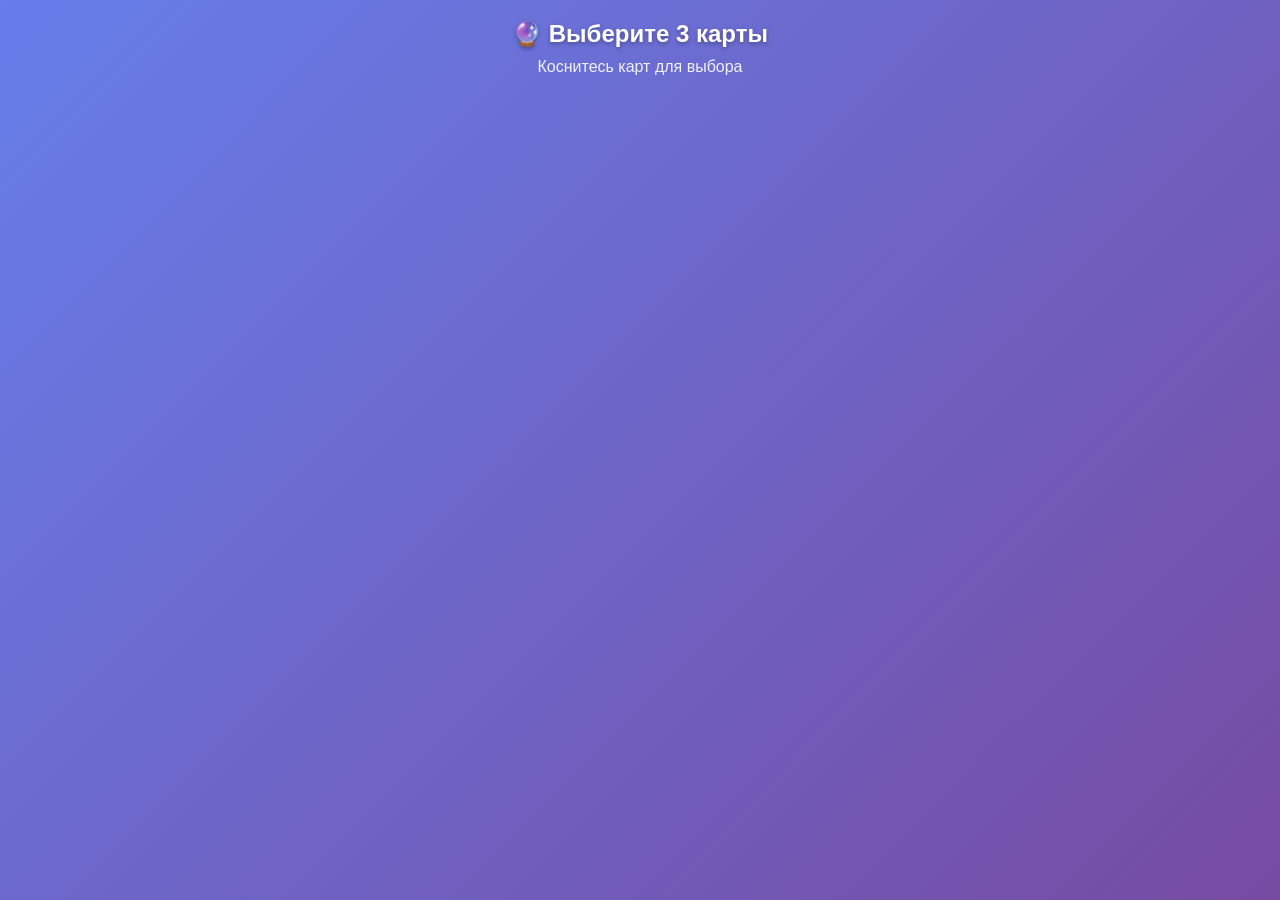
==== index.html @ fe4aa358 "Add files via upload" ====
<!DOCTYPE html>
<html lang="ru">
<head>
    <meta charset="UTF-8">
    <meta name="viewport" content="width=device-width, initial-scale=1.0">
    <title>Выбор карт Таро</title>
    <link rel="stylesheet" href="static/style.css">
    <script src="https://telegram.org/js/telegram-web-app.js"></script>
</head>
<body>
    <div class="container">
        <div class="header">
            <h1>🔮 Выберите 3 карты</h1>
            <p>Коснитесь карт для выбора</p>
        </div>
        
        <div class="cards-grid" id="cardsGrid">
            <!-- Cards will be generated by JavaScript -->
        </div>
        
        <div class="selected-info" id="selectedInfo" style="display: none;">
            <p>Выбрано карт: <span id="selectedCount">0</span>/3</p>
        </div>
        
        <div class="continue-section" id="continueSection" style="display: none;">
            <button class="continue-btn" id="continueBtn">Продолжить</button>
        </div>
    </div>

    <script>
        // Initialize Telegram WebApp
        const tg = window.Telegram.WebApp;
        tg.ready();
        tg.expand();

        // Card data
        const cards = [
            { slug: "the-fool", name: "Дурак", image: "the-fool.jpg" },
            { slug: "the-magician", name: "Маг", image: "the-magician.jpg" },
            { slug: "the-high-priestess", name: "Верховная Жрица", image: "the-high-priestess.jpg" },
            { slug: "the-empress", name: "Императрица", image: "the-empress.jpg" },
            { slug: "the-emperor", name: "Император", image: "the-emperor.jpg" },
            { slug: "the-lovers", name: "Влюбленные", image: "the-lovers.jpg" },
            { slug: "justice", name: "Справедливость", image: "justice.jpg" },
            { slug: "the-hermit", name: "Отшельник", image: "the-hermit.jpg" },
            { slug: "the-world", name: "Мир", image: "the-world.jpg" },
            { slug: "wheel-of-fortune", name: "Колесо Фортуны", image: "wheel-of-fortune.jpg" },
            { slug: "queen-of-pentacles", name: "Королева Пентаклей", image: "queen-of-pentacles.jpg" },
            { slug: "six-of-swords", name: "6 Мечей", image: "six-of-swords.jpg" }
        ];

        let selectedCards = [];
        const maxCards = 3;

        // Generate cards grid
        function generateCardsGrid() {
            const grid = document.getElementById('cardsGrid');
            grid.innerHTML = '';

            cards.forEach((card, index) => {
                const cardElement = document.createElement('div');
                cardElement.className = 'card';
                cardElement.dataset.slug = card.slug;
                cardElement.dataset.index = index;
                
                cardElement.innerHTML = `
                    <div class="card-back">
                        <div class="card-pattern"></div>
                    </div>
                    <div class="card-front" style="display: none;">
                        <img src="static/cards/${card.image}" alt="${card.name}" onerror="this.style.display='none'">
                        <div class="card-name">${card.name}</div>
                    </div>
                `;
                
                cardElement.addEventListener('click', () => toggleCard(cardElement, card));
                grid.appendChild(cardElement);
            });
        }

        // Toggle card selection
        function toggleCard(cardElement, card) {
            const isSelected = cardElement.classList.contains('selected');
            
            if (isSelected) {
                // Deselect card
                cardElement.classList.remove('selected');
                selectedCards = selectedCards.filter(c => c.slug !== card.slug);
            } else {
                // Check if we can select more cards
                if (selectedCards.length >= maxCards) {
                    return; // Can't select more cards
                }
                
                // Select card
                cardElement.classList.add('selected');
                selectedCards.push({
                    slug: card.slug,
                    reversed: false
                });
            }
            
            updateUI();
        }

        // Update UI based on selection
        function updateUI() {
            const selectedCount = selectedCards.length;
            const selectedInfo = document.getElementById('selectedInfo');
            const continueSection = document.getElementById('continueSection');
            const continueBtn = document.getElementById('continueBtn');
            const selectedCountSpan = document.getElementById('selectedCount');
            
            selectedCountSpan.textContent = selectedCount;
            
            if (selectedCount > 0) {
                selectedInfo.style.display = 'block';
            } else {
                selectedInfo.style.display = 'none';
            }
            
            if (selectedCount === maxCards) {
                continueSection.style.display = 'block';
            } else {
                continueSection.style.display = 'none';
            }
        }

        // Continue button handler
        document.getElementById('continueBtn').addEventListener('click', () => {
            if (selectedCards.length === maxCards) {
                // Send data to Telegram
                const data = {
                    cards: selectedCards
                };
                
                tg.sendData(JSON.stringify(data));
                tg.close();
            }
        });

        // Initialize the app
        generateCardsGrid();
    </script>
</body>
</html>
---- static/style.css ----
* {
    margin: 0;
    padding: 0;
    box-sizing: border-box;
}

body {
    font-family: -apple-system, BlinkMacSystemFont, 'Segoe UI', Roboto, sans-serif;
    background: linear-gradient(135deg, #667eea 0%, #764ba2 100%);
    min-height: 100vh;
    color: #333;
}

.container {
    max-width: 400px;
    margin: 0 auto;
    padding: 20px;
    min-height: 100vh;
    display: flex;
    flex-direction: column;
}

.header {
    text-align: center;
    margin-bottom: 30px;
    color: white;
}

.header h1 {
    font-size: 24px;
    margin-bottom: 10px;
    text-shadow: 0 2px 4px rgba(0,0,0,0.3);
}

.header p {
    font-size: 16px;
    opacity: 0.9;
}

.cards-grid {
    display: grid;
    grid-template-columns: repeat(2, 1fr);
    gap: 15px;
    margin-bottom: 20px;
    flex: 1;
}

.card {
    aspect-ratio: 2/3;
    position: relative;
    cursor: pointer;
    border-radius: 12px;
    overflow: hidden;
    box-shadow: 0 4px 12px rgba(0,0,0,0.2);
    transition: all 0.3s ease;
    transform-style: preserve-3d;
}

.card:hover {
    transform: translateY(-2px);
    box-shadow: 0 6px 20px rgba(0,0,0,0.3);
}

.card.selected {
    transform: scale(1.05);
    box-shadow: 0 8px 25px rgba(255,215,0,0.4);
    border: 3px solid #FFD700;
}

.card-back, .card-front {
    position: absolute;
    top: 0;
    left: 0;
    width: 100%;
    height: 100%;
    backface-visibility: hidden;
    border-radius: 12px;
}

.card-back {
    background: linear-gradient(135deg, #8B5CF6 0%, #A855F7 50%, #C084FC 100%);
    display: flex;
    align-items: center;
    justify-content: center;
}

.card-pattern {
    width: 80%;
    height: 80%;
    background: url('data:image/svg+xml,<svg xmlns="http://www.w3.org/2000/svg" viewBox="0 0 100 100"><circle cx="50" cy="50" r="40" fill="none" stroke="rgba(255,255,255,0.3)" stroke-width="2"/><circle cx="50" cy="50" r="25" fill="none" stroke="rgba(255,255,255,0.2)" stroke-width="1"/><circle cx="50" cy="50" r="10" fill="rgba(255,255,255,0.1)"/></svg>') center/contain no-repeat;
}

.card-front {
    background: white;
    display: flex;
    flex-direction: column;
    align-items: center;
    justify-content: center;
    padding: 10px;
}

.card-front img {
    width: 100%;
    height: 80%;
    object-fit: cover;
    border-radius: 8px;
    margin-bottom: 8px;
}

.card-name {
    font-size: 12px;
    font-weight: 600;
    text-align: center;
    color: #333;
    line-height: 1.2;
}

.selected-info {
    text-align: center;
    color: white;
    margin-bottom: 20px;
    font-size: 16px;
    font-weight: 500;
}

.continue-section {
    text-align: center;
}

.continue-btn {
    background: linear-gradient(135deg, #FFD700 0%, #FFA500 100%);
    color: #333;
    border: none;
    padding: 15px 30px;
    font-size: 18px;
    font-weight: 600;
    border-radius: 25px;
    cursor: pointer;
    box-shadow: 0 4px 15px rgba(255,215,0,0.3);
    transition: all 0.3s ease;
    min-width: 200px;
}

.continue-btn:hover {
    transform: translateY(-2px);
    box-shadow: 0 6px 20px rgba(255,215,0,0.4);
}

.continue-btn:active {
    transform: translateY(0);
}

/* Animation for card flip */
.card.selected .card-back {
    transform: rotateY(180deg);
}

.card.selected .card-front {
    transform: rotateY(0deg);
    display: flex;
}

/* Responsive design */
@media (max-width: 480px) {
    .container {
        padding: 15px;
    }
    
    .header h1 {
        font-size: 20px;
    }
    
    .cards-grid {
        gap: 12px;
    }
    
    .continue-btn {
        padding: 12px 25px;
        font-size: 16px;
        min-width: 180px;
    }
}
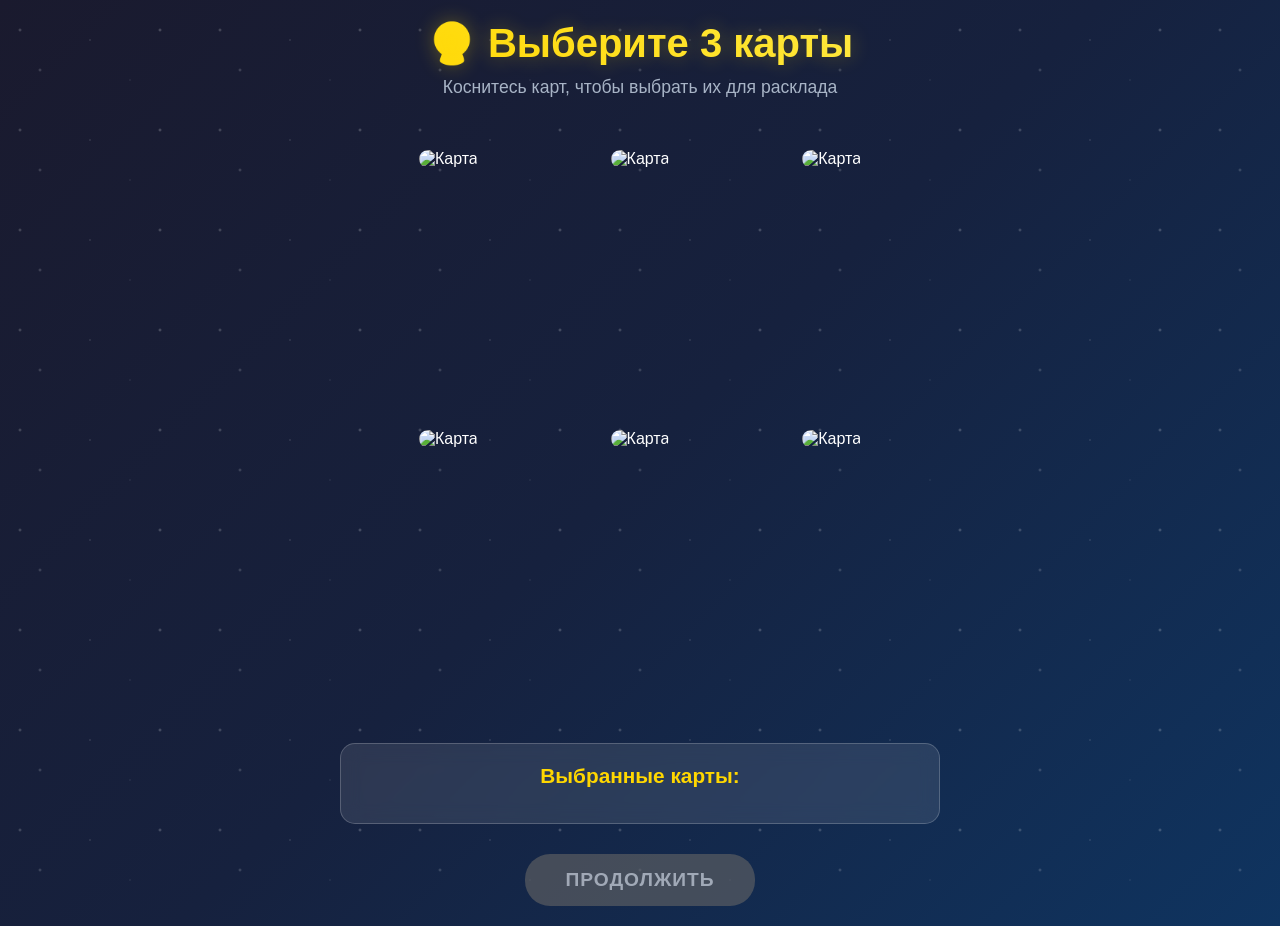
==== commit 44d9cdf4: "Add files via upload" ====
--- a/index.html
+++ b/index.html
@@ -3,144 +3,50 @@
 <head>
     <meta charset="UTF-8">
     <meta name="viewport" content="width=device-width, initial-scale=1.0">
-    <title>Выбор карт Таро</title>
-    <link rel="stylesheet" href="static/style.css">
+    <title>🔮 Выберите 3 карты для расклада</title>
+    <link rel="stylesheet" href="static/css/style.css">
     <script src="https://telegram.org/js/telegram-web-app.js"></script>
 </head>
 <body>
     <div class="container">
-        <div class="header">
+        <header>
             <h1>🔮 Выберите 3 карты</h1>
-            <p>Коснитесь карт для выбора</p>
+            <p>Коснитесь карт, чтобы выбрать их для расклада</p>
+        </header>
+        
+        <div class="cards-grid" id="cardsGrid">
+            <div class="card" data-card="the_fool">
+                <img src="static/cards/card_back.png" alt="Карта" class="card-image">
+            </div>
+            <div class="card" data-card="the_magician">
+                <img src="static/cards/card_back.png" alt="Карта" class="card-image">
+            </div>
+            <div class="card" data-card="the_high_priestess">
+                <img src="static/cards/card_back.png" alt="Карта" class="card-image">
+            </div>
+            <div class="card" data-card="the_empress">
+                <img src="static/cards/card_back.png" alt="Карта" class="card-image">
+            </div>
+            <div class="card" data-card="the_emperor">
+                <img src="static/cards/card_back.png" alt="Карта" class="card-image">
+            </div>
+            <div class="card" data-card="the_hierophant">
+                <img src="static/cards/card_back.png" alt="Карта" class="card-image">
+            </div>
         </div>
         
-        <div class="cards-grid" id="cardsGrid">
-            <!-- Cards will be generated by JavaScript -->
+        <div class="selected-cards" id="selectedCards">
+            <h3>Выбранные карты:</h3>
+            <div class="selected-list" id="selectedList"></div>
         </div>
         
-        <div class="selected-info" id="selectedInfo" style="display: none;">
-            <p>Выбрано карт: <span id="selectedCount">0</span>/3</p>
-        </div>
-        
-        <div class="continue-section" id="continueSection" style="display: none;">
-            <button class="continue-btn" id="continueBtn">Продолжить</button>
+        <div class="actions">
+            <button id="continueBtn" class="continue-btn" disabled>
+                Продолжить
+            </button>
         </div>
     </div>
-
-    <script>
-        // Initialize Telegram WebApp
-        const tg = window.Telegram.WebApp;
-        tg.ready();
-        tg.expand();
-
-        // Card data
-        const cards = [
-            { slug: "the-fool", name: "Дурак", image: "the-fool.jpg" },
-            { slug: "the-magician", name: "Маг", image: "the-magician.jpg" },
-            { slug: "the-high-priestess", name: "Верховная Жрица", image: "the-high-priestess.jpg" },
-            { slug: "the-empress", name: "Императрица", image: "the-empress.jpg" },
-            { slug: "the-emperor", name: "Император", image: "the-emperor.jpg" },
-            { slug: "the-lovers", name: "Влюбленные", image: "the-lovers.jpg" },
-            { slug: "justice", name: "Справедливость", image: "justice.jpg" },
-            { slug: "the-hermit", name: "Отшельник", image: "the-hermit.jpg" },
-            { slug: "the-world", name: "Мир", image: "the-world.jpg" },
-            { slug: "wheel-of-fortune", name: "Колесо Фортуны", image: "wheel-of-fortune.jpg" },
-            { slug: "queen-of-pentacles", name: "Королева Пентаклей", image: "queen-of-pentacles.jpg" },
-            { slug: "six-of-swords", name: "6 Мечей", image: "six-of-swords.jpg" }
-        ];
-
-        let selectedCards = [];
-        const maxCards = 3;
-
-        // Generate cards grid
-        function generateCardsGrid() {
-            const grid = document.getElementById('cardsGrid');
-            grid.innerHTML = '';
-
-            cards.forEach((card, index) => {
-                const cardElement = document.createElement('div');
-                cardElement.className = 'card';
-                cardElement.dataset.slug = card.slug;
-                cardElement.dataset.index = index;
-                
-                cardElement.innerHTML = `
-                    <div class="card-back">
-                        <div class="card-pattern"></div>
-                    </div>
-                    <div class="card-front" style="display: none;">
-                        <img src="static/cards/${card.image}" alt="${card.name}" onerror="this.style.display='none'">
-                        <div class="card-name">${card.name}</div>
-                    </div>
-                `;
-                
-                cardElement.addEventListener('click', () => toggleCard(cardElement, card));
-                grid.appendChild(cardElement);
-            });
-        }
-
-        // Toggle card selection
-        function toggleCard(cardElement, card) {
-            const isSelected = cardElement.classList.contains('selected');
-            
-            if (isSelected) {
-                // Deselect card
-                cardElement.classList.remove('selected');
-                selectedCards = selectedCards.filter(c => c.slug !== card.slug);
-            } else {
-                // Check if we can select more cards
-                if (selectedCards.length >= maxCards) {
-                    return; // Can't select more cards
-                }
-                
-                // Select card
-                cardElement.classList.add('selected');
-                selectedCards.push({
-                    slug: card.slug,
-                    reversed: false
-                });
-            }
-            
-            updateUI();
-        }
-
-        // Update UI based on selection
-        function updateUI() {
-            const selectedCount = selectedCards.length;
-            const selectedInfo = document.getElementById('selectedInfo');
-            const continueSection = document.getElementById('continueSection');
-            const continueBtn = document.getElementById('continueBtn');
-            const selectedCountSpan = document.getElementById('selectedCount');
-            
-            selectedCountSpan.textContent = selectedCount;
-            
-            if (selectedCount > 0) {
-                selectedInfo.style.display = 'block';
-            } else {
-                selectedInfo.style.display = 'none';
-            }
-            
-            if (selectedCount === maxCards) {
-                continueSection.style.display = 'block';
-            } else {
-                continueSection.style.display = 'none';
-            }
-        }
-
-        // Continue button handler
-        document.getElementById('continueBtn').addEventListener('click', () => {
-            if (selectedCards.length === maxCards) {
-                // Send data to Telegram
-                const data = {
-                    cards: selectedCards
-                };
-                
-                tg.sendData(JSON.stringify(data));
-                tg.close();
-            }
-        });
-
-        // Initialize the app
-        generateCardsGrid();
-    </script>
+    
+    <script src="static/js/app.js"></script>
 </body>
-</html>+</html>
--- a/static/css/style.css
+++ b/static/css/style.css
@@ -0,0 +1,209 @@
+* {
+    margin: 0;
+    padding: 0;
+    box-sizing: border-box;
+}
+
+body {
+    font-family: 'Segoe UI', Tahoma, Geneva, Verdana, sans-serif;
+    background: linear-gradient(135deg, #1a1a2e 0%, #16213e 50%, #0f3460 100%);
+    color: #ffffff;
+    min-height: 100vh;
+    padding: 20px;
+}
+
+.container {
+    max-width: 600px;
+    margin: 0 auto;
+    text-align: center;
+}
+
+header {
+    margin-bottom: 30px;
+}
+
+header h1 {
+    font-size: 2.5rem;
+    margin-bottom: 10px;
+    background: linear-gradient(45deg, #ffd700, #ffed4e);
+    -webkit-background-clip: text;
+    -webkit-text-fill-color: transparent;
+    background-clip: text;
+    text-shadow: 0 0 20px rgba(255, 215, 0, 0.3);
+}
+
+header p {
+    font-size: 1.1rem;
+    color: #b8c5d6;
+    opacity: 0.9;
+}
+
+.cards-grid {
+    display: grid;
+    grid-template-columns: repeat(3, 1fr);
+    gap: 15px;
+    margin-bottom: 30px;
+    padding: 20px;
+}
+
+.card {
+    aspect-ratio: 2/3;
+    border-radius: 12px;
+    cursor: pointer;
+    transition: all 0.3s ease;
+    position: relative;
+    overflow: hidden;
+    border: 2px solid transparent;
+}
+
+.card:hover {
+    transform: translateY(-5px);
+    box-shadow: 0 10px 25px rgba(255, 215, 0, 0.3);
+}
+
+.card.selected {
+    border-color: #ffd700;
+    box-shadow: 0 0 20px rgba(255, 215, 0, 0.6);
+    transform: translateY(-8px);
+}
+
+.card-image {
+    width: 100%;
+    height: 100%;
+    object-fit: cover;
+    border-radius: 10px;
+    transition: all 0.3s ease;
+}
+
+.card.selected .card-image {
+    filter: brightness(1.2) saturate(1.3);
+}
+
+.selected-cards {
+    background: rgba(255, 255, 255, 0.1);
+    border-radius: 15px;
+    padding: 20px;
+    margin-bottom: 30px;
+    backdrop-filter: blur(10px);
+    border: 1px solid rgba(255, 255, 255, 0.2);
+}
+
+.selected-cards h3 {
+    margin-bottom: 15px;
+    color: #ffd700;
+    font-size: 1.3rem;
+}
+
+.selected-list {
+    display: flex;
+    flex-wrap: wrap;
+    gap: 10px;
+    justify-content: center;
+}
+
+.selected-card-item {
+    background: linear-gradient(45deg, #ffd700, #ffed4e);
+    color: #1a1a2e;
+    padding: 8px 16px;
+    border-radius: 20px;
+    font-weight: bold;
+    font-size: 0.9rem;
+    box-shadow: 0 4px 15px rgba(255, 215, 0, 0.3);
+}
+
+.actions {
+    margin-top: 20px;
+}
+
+.continue-btn {
+    background: linear-gradient(45deg, #ff6b6b, #ee5a52);
+    color: white;
+    border: none;
+    padding: 15px 40px;
+    font-size: 1.2rem;
+    font-weight: bold;
+    border-radius: 25px;
+    cursor: pointer;
+    transition: all 0.3s ease;
+    box-shadow: 0 6px 20px rgba(238, 90, 82, 0.4);
+    text-transform: uppercase;
+    letter-spacing: 1px;
+}
+
+.continue-btn:hover:not(:disabled) {
+    transform: translateY(-2px);
+    box-shadow: 0 8px 25px rgba(238, 90, 82, 0.6);
+}
+
+.continue-btn:active:not(:disabled) {
+    transform: translateY(0);
+}
+
+.continue-btn:disabled {
+    background: #666;
+    cursor: not-allowed;
+    box-shadow: none;
+    opacity: 0.6;
+}
+
+.continue-btn.enabled {
+    background: linear-gradient(45deg, #4ecdc4, #44a08d);
+    box-shadow: 0 6px 20px rgba(78, 205, 196, 0.4);
+}
+
+.continue-btn.enabled:hover {
+    box-shadow: 0 8px 25px rgba(78, 205, 196, 0.6);
+}
+
+/* Анимации */
+@keyframes glow {
+    0%, 100% { box-shadow: 0 0 20px rgba(255, 215, 0, 0.6); }
+    50% { box-shadow: 0 0 30px rgba(255, 215, 0, 0.8); }
+}
+
+.card.selected {
+    animation: glow 2s infinite;
+}
+
+/* Адаптивность */
+@media (max-width: 480px) {
+    .cards-grid {
+        grid-template-columns: repeat(2, 1fr);
+        gap: 10px;
+    }
+    
+    header h1 {
+        font-size: 2rem;
+    }
+    
+    .continue-btn {
+        padding: 12px 30px;
+        font-size: 1rem;
+    }
+}
+
+/* Звездный фон */
+body::before {
+    content: '';
+    position: fixed;
+    top: 0;
+    left: 0;
+    width: 100%;
+    height: 100%;
+    background-image: 
+        radial-gradient(2px 2px at 20px 30px, #eee, transparent),
+        radial-gradient(2px 2px at 40px 70px, rgba(255,255,255,0.8), transparent),
+        radial-gradient(1px 1px at 90px 40px, #fff, transparent),
+        radial-gradient(1px 1px at 130px 80px, rgba(255,255,255,0.6), transparent),
+        radial-gradient(2px 2px at 160px 30px, #fff, transparent);
+    background-repeat: repeat;
+    background-size: 200px 100px;
+    animation: sparkle 20s linear infinite;
+    z-index: -1;
+    opacity: 0.3;
+}
+
+@keyframes sparkle {
+    from { transform: translateY(0); }
+    to { transform: translateY(-100px); }
+}
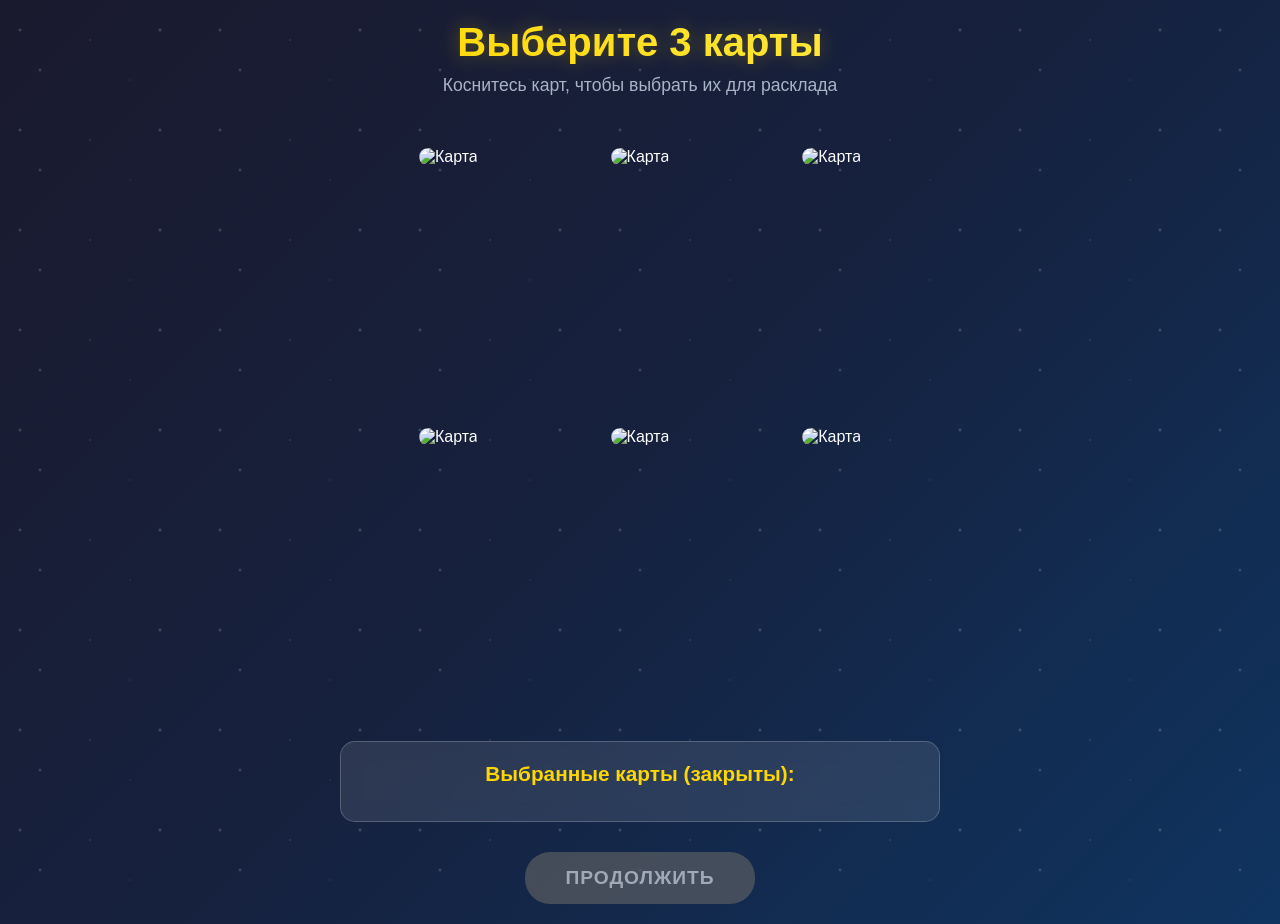
==== commit e794d322: "Add files via upload" ====
--- a/index.html
+++ b/index.html
@@ -3,14 +3,14 @@
 <head>
     <meta charset="UTF-8">
     <meta name="viewport" content="width=device-width, initial-scale=1.0">
-    <title>🔮 Выберите 3 карты для расклада</title>
+    <title>Выберите 3 карты</title>
     <link rel="stylesheet" href="static/css/style.css">
     <script src="https://telegram.org/js/telegram-web-app.js"></script>
 </head>
 <body>
     <div class="container">
         <header>
-            <h1>🔮 Выберите 3 карты</h1>
+            <h1>Выберите 3 карты</h1>
             <p>Коснитесь карт, чтобы выбрать их для расклада</p>
         </header>
         
@@ -36,7 +36,7 @@
         </div>
         
         <div class="selected-cards" id="selectedCards">
-            <h3>Выбранные карты:</h3>
+            <h3>Выбранные карты (закрыты):</h3>
             <div class="selected-list" id="selectedList"></div>
         </div>
         
--- a/static/css/style.css
+++ b/static/css/style.css
@@ -207,3 +207,51 @@
     from { transform: translateY(0); }
     to { transform: translateY(-100px); }
 }
+
+/* Анимации для открытия карт */
+.card.revealing {
+    transform: scale(1.1);
+    box-shadow: 0 0 30px rgba(255, 215, 0, 0.8);
+    transition: all 0.3s ease;
+}
+
+.card.revealed {
+    transform: scale(1.05);
+    box-shadow: 0 0 20px rgba(255, 215, 0, 0.6);
+    border: 2px solid #ffd700;
+}
+
+.card.revealed .card-image {
+    animation: cardFlip 0.6s ease-in-out;
+}
+
+@keyframes cardFlip {
+    0% { 
+        transform: rotateY(0deg);
+        opacity: 1;
+    }
+    50% { 
+        transform: rotateY(90deg);
+        opacity: 0.3;
+    }
+    100% { 
+        transform: rotateY(0deg);
+        opacity: 1;
+    }
+}
+
+/* Анимация появления выбранных карт */
+.selected-card-item {
+    animation: slideIn 0.5s ease-out;
+}
+
+@keyframes slideIn {
+    from {
+        opacity: 0;
+        transform: translateX(-20px);
+    }
+    to {
+        opacity: 1;
+        transform: translateX(0);
+    }
+}
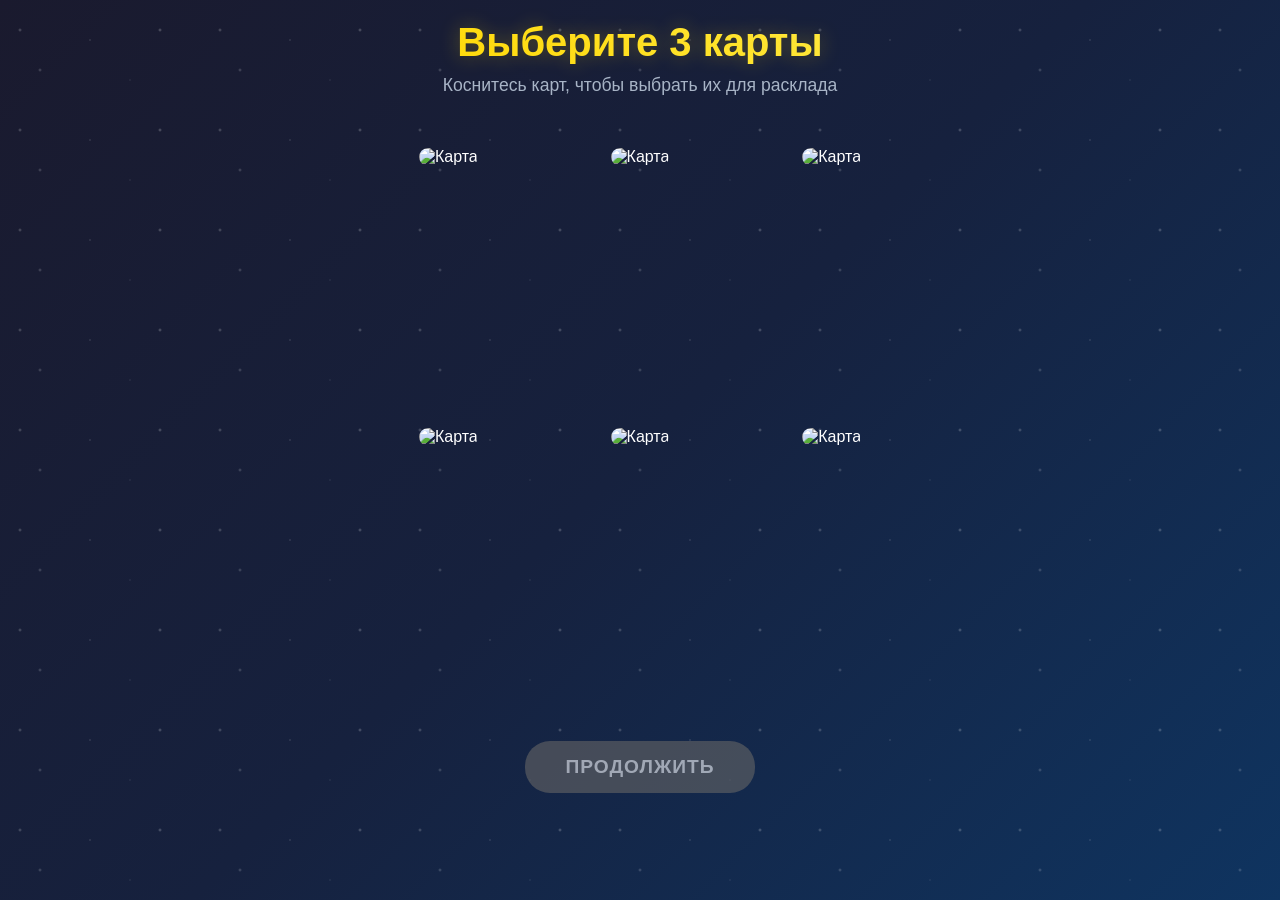
==== commit f331f328: "Add files via upload" ====
--- a/index.html
+++ b/index.html
@@ -35,8 +35,8 @@
             </div>
         </div>
         
-        <div class="selected-cards" id="selectedCards">
-            <h3>Выбранные карты (закрыты):</h3>
+        <div class="selected-cards" id="selectedCards" style="display: none;">
+            <h3>Выбранные карты:</h3>
             <div class="selected-list" id="selectedList"></div>
         </div>
         
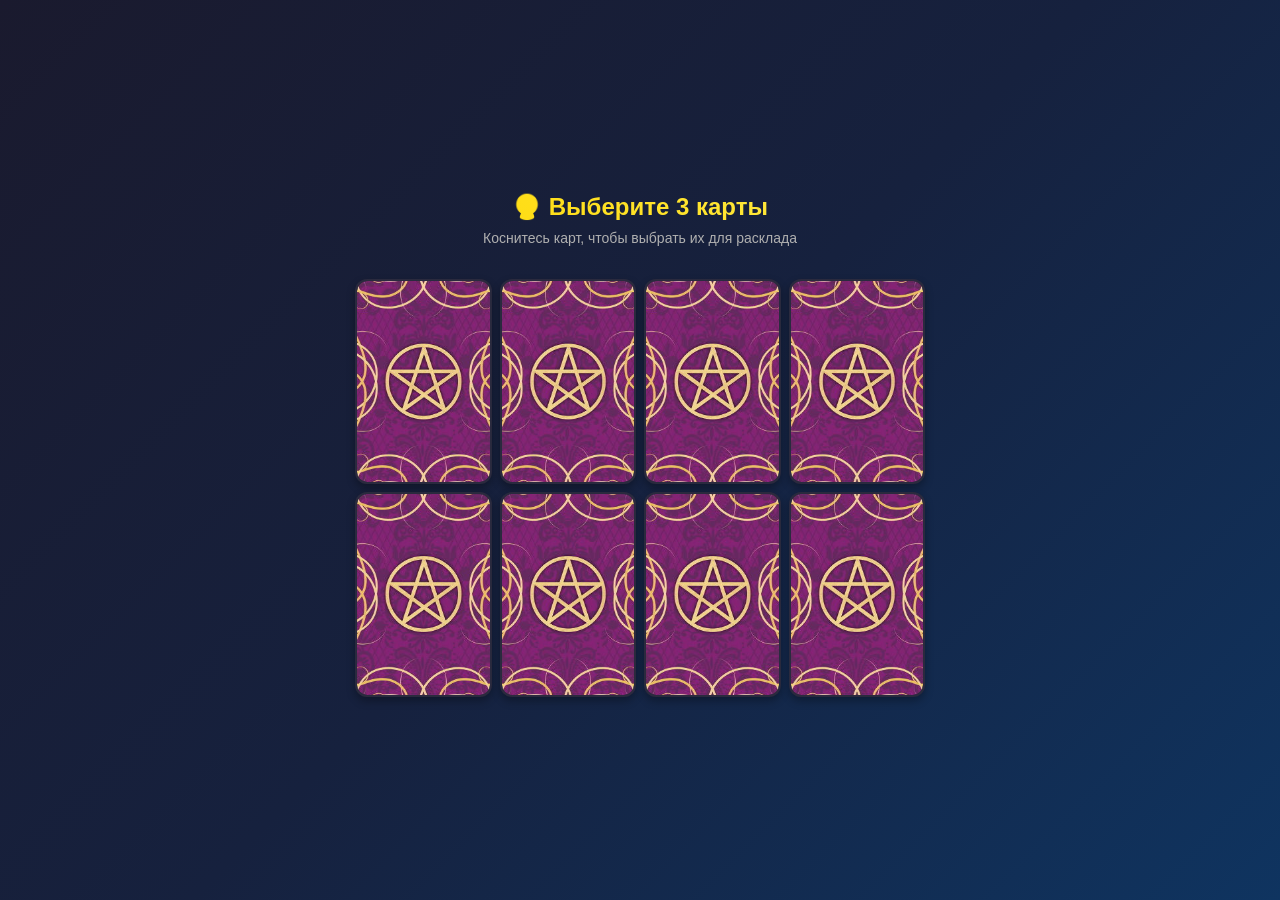
==== commit 3bb55cf9: "Add files via upload" ====
--- a/index.html
+++ b/index.html
@@ -10,7 +10,7 @@
 <body>
     <div class="container">
         <header>
-            <h1>Выберите 3 карты</h1>
+            <h1>🔮 Выберите 3 карты</h1>
             <p>Коснитесь карт, чтобы выбрать их для расклада</p>
         </header>
         
@@ -33,6 +33,12 @@
             <div class="card" data-card="the_hierophant">
                 <img src="static/cards/card_back.png" alt="Карта" class="card-image">
             </div>
+            <div class="card" data-card="the_lovers">
+                <img src="static/cards/card_back.png" alt="Карта" class="card-image">
+            </div>
+            <div class="card" data-card="the_chariot">
+                <img src="static/cards/card_back.png" alt="Карта" class="card-image">
+            </div>
         </div>
         
         <div class="selected-cards" id="selectedCards" style="display: none;">
@@ -40,8 +46,8 @@
             <div class="selected-list" id="selectedList"></div>
         </div>
         
-        <div class="actions">
-            <button id="continueBtn" class="continue-btn" disabled>
+        <div class="continue-section">
+            <button id="continueBtn" class="continue-btn" style="display: none;">
                 Продолжить
             </button>
         </div>
@@ -49,4 +55,4 @@
     
     <script src="static/js/app.js"></script>
 </body>
-</html>
+</html>
--- a/static/css/style.css
+++ b/static/css/style.css
@@ -1,3 +1,4 @@
+/* Мобильный дизайн для веб-апп */
 * {
     margin: 0;
     padding: 0;
@@ -5,253 +6,259 @@
 }
 
 body {
-    font-family: 'Segoe UI', Tahoma, Geneva, Verdana, sans-serif;
+    font-family: -apple-system, BlinkMacSystemFont, 'Segoe UI', Roboto, sans-serif;
     background: linear-gradient(135deg, #1a1a2e 0%, #16213e 50%, #0f3460 100%);
-    color: #ffffff;
+    color: white;
     min-height: 100vh;
-    padding: 20px;
+    overflow-x: hidden;
+    display: flex;
+    justify-content: center;
+    align-items: center;
 }
 
 .container {
-    max-width: 600px;
+    max-width: 100vw;
+    padding: 10px;
     margin: 0 auto;
+}
+
+header {
     text-align: center;
-}
-
-header {
-    margin-bottom: 30px;
+    margin-bottom: 20px;
+    padding: 10px 0;
 }
 
 header h1 {
-    font-size: 2.5rem;
-    margin-bottom: 10px;
+    font-size: 24px;
+    font-weight: 600;
+    margin-bottom: 8px;
     background: linear-gradient(45deg, #ffd700, #ffed4e);
     -webkit-background-clip: text;
     -webkit-text-fill-color: transparent;
     background-clip: text;
-    text-shadow: 0 0 20px rgba(255, 215, 0, 0.3);
 }
 
 header p {
-    font-size: 1.1rem;
-    color: #b8c5d6;
-    opacity: 0.9;
-}
-
+    font-size: 14px;
+    color: #b0b0b0;
+    line-height: 1.4;
+}
+
+/* Сетка карт 4x2 для мобильных */
 .cards-grid {
     display: grid;
-    grid-template-columns: repeat(3, 1fr);
-    gap: 15px;
-    margin-bottom: 30px;
-    padding: 20px;
+    grid-template-columns: repeat(4, 1fr);
+    grid-template-rows: repeat(2, 1fr);
+    gap: 8px;
+    margin-bottom: 20px;
+    max-width: 100vw;
+    padding: 0 5px;
 }
 
 .card {
+    position: relative;
     aspect-ratio: 2/3;
+    background: #2a2a3e;
     border-radius: 12px;
     cursor: pointer;
     transition: all 0.3s ease;
-    position: relative;
+    border: 2px solid transparent;
     overflow: hidden;
-    border: 2px solid transparent;
+    box-shadow: 0 4px 8px rgba(0, 0, 0, 0.3);
+    perspective: 1000px;
 }
 
 .card:hover {
-    transform: translateY(-5px);
-    box-shadow: 0 10px 25px rgba(255, 215, 0, 0.3);
+    box-shadow: 0 6px 12px rgba(0, 0, 0, 0.4);
 }
 
 .card.selected {
     border-color: #ffd700;
-    box-shadow: 0 0 20px rgba(255, 215, 0, 0.6);
-    transform: translateY(-8px);
-}
-
+    box-shadow: 0 6px 12px rgba(255, 215, 0, 0.3);
+}
+
+/* Анимация переворачивания карт */
 .card-image {
     width: 100%;
     height: 100%;
     object-fit: cover;
     border-radius: 10px;
+    transition: transform 0.8s ease-in-out;
+    transform-style: preserve-3d;
+}
+
+
+/* Простые эффекты для выбранных карт */
+.card.selected::before {
+    content: '';
+    position: absolute;
+    top: -2px;
+    left: -2px;
+    right: -2px;
+    bottom: -2px;
+    background: linear-gradient(45deg, #ffd700, #ffed4e);
+    border-radius: 14px;
+    z-index: -1;
+    box-shadow: 0 0 10px rgba(255, 215, 0, 0.5);
+}
+
+/* Простые и быстрые анимации */
+.card {
     transition: all 0.3s ease;
 }
 
-.card.selected .card-image {
-    filter: brightness(1.2) saturate(1.3);
-}
-
+/* Простое переворачивание карт */
+.card.flipping .card-image {
+    animation: simpleFlip 0.6s ease-in-out;
+}
+
+@keyframes simpleFlip {
+    0% {
+        transform: rotateY(0deg);
+    }
+    50% {
+        transform: rotateY(90deg);
+    }
+    100% {
+        transform: rotateY(0deg);
+    }
+}
+
+.card-image {
+    width: 100%;
+    height: 100%;
+    object-fit: cover;
+    border-radius: 10px;
+}
+
+/* Эффект выбора */
+.card::before {
+    content: '';
+    position: absolute;
+    top: 0;
+    left: 0;
+    right: 0;
+    bottom: 0;
+    background: linear-gradient(45deg, transparent, rgba(255, 215, 0, 0.1), transparent);
+    opacity: 0;
+    transition: opacity 0.3s ease;
+    border-radius: 10px;
+    z-index: 1;
+}
+
+.card.selected::before {
+    opacity: 1;
+}
+
+/* Выбранные карты */
 .selected-cards {
-    background: rgba(255, 255, 255, 0.1);
-    border-radius: 15px;
-    padding: 20px;
-    margin-bottom: 30px;
-    backdrop-filter: blur(10px);
-    border: 1px solid rgba(255, 255, 255, 0.2);
+    margin-bottom: 20px;
+    text-align: center;
 }
 
 .selected-cards h3 {
-    margin-bottom: 15px;
+    font-size: 18px;
+    margin-bottom: 10px;
     color: #ffd700;
-    font-size: 1.3rem;
 }
 
 .selected-list {
     display: flex;
     flex-wrap: wrap;
-    gap: 10px;
+    gap: 8px;
     justify-content: center;
 }
 
 .selected-card-item {
+    background: rgba(255, 215, 0, 0.1);
+    border: 1px solid #ffd700;
+    border-radius: 20px;
+    padding: 8px 16px;
+    font-size: 14px;
+    display: flex;
+    align-items: center;
+    gap: 8px;
+}
+
+.remove-card {
+    background: none;
+    border: none;
+    color: #ff6b6b;
+    font-size: 18px;
+    cursor: pointer;
+    padding: 0;
+    width: 20px;
+    height: 20px;
+    display: flex;
+    align-items: center;
+    justify-content: center;
+    border-radius: 50%;
+    transition: background 0.2s ease;
+}
+
+.remove-card:hover {
+    background: rgba(255, 107, 107, 0.2);
+}
+
+/* Кнопка продолжения */
+.continue-section {
+    text-align: center;
+}
+
+.continue-btn {
     background: linear-gradient(45deg, #ffd700, #ffed4e);
     color: #1a1a2e;
-    padding: 8px 16px;
-    border-radius: 20px;
-    font-weight: bold;
-    font-size: 0.9rem;
-    box-shadow: 0 4px 15px rgba(255, 215, 0, 0.3);
-}
-
-.actions {
-    margin-top: 20px;
-}
-
-.continue-btn {
-    background: linear-gradient(45deg, #ff6b6b, #ee5a52);
-    color: white;
     border: none;
-    padding: 15px 40px;
-    font-size: 1.2rem;
-    font-weight: bold;
+    padding: 15px 30px;
     border-radius: 25px;
+    font-size: 16px;
+    font-weight: 600;
     cursor: pointer;
     transition: all 0.3s ease;
-    box-shadow: 0 6px 20px rgba(238, 90, 82, 0.4);
-    text-transform: uppercase;
-    letter-spacing: 1px;
+    box-shadow: 0 4px 8px rgba(255, 215, 0, 0.3);
+    margin: 0 auto;
+    display: block;
 }
 
 .continue-btn:hover:not(:disabled) {
     transform: translateY(-2px);
-    box-shadow: 0 8px 25px rgba(238, 90, 82, 0.6);
-}
-
-.continue-btn:active:not(:disabled) {
-    transform: translateY(0);
+    box-shadow: 0 6px 12px rgba(255, 215, 0, 0.4);
 }
 
 .continue-btn:disabled {
     background: #666;
+    color: #999;
     cursor: not-allowed;
     box-shadow: none;
-    opacity: 0.6;
-}
-
-.continue-btn.enabled {
-    background: linear-gradient(45deg, #4ecdc4, #44a08d);
-    box-shadow: 0 6px 20px rgba(78, 205, 196, 0.4);
-}
-
-.continue-btn.enabled:hover {
-    box-shadow: 0 8px 25px rgba(78, 205, 196, 0.6);
-}
-
-/* Анимации */
-@keyframes glow {
-    0%, 100% { box-shadow: 0 0 20px rgba(255, 215, 0, 0.6); }
-    50% { box-shadow: 0 0 30px rgba(255, 215, 0, 0.8); }
-}
-
-.card.selected {
-    animation: glow 2s infinite;
 }
 
 /* Адаптивность */
 @media (max-width: 480px) {
     .cards-grid {
-        grid-template-columns: repeat(2, 1fr);
-        gap: 10px;
+        gap: 6px;
+        padding: 0 2px;
+    }
+    
+    .card {
+        border-radius: 8px;
     }
     
     header h1 {
-        font-size: 2rem;
-    }
-    
-    .continue-btn {
-        padding: 12px 30px;
-        font-size: 1rem;
-    }
-}
-
-/* Звездный фон */
-body::before {
-    content: '';
-    position: fixed;
-    top: 0;
-    left: 0;
-    width: 100%;
-    height: 100%;
-    background-image: 
-        radial-gradient(2px 2px at 20px 30px, #eee, transparent),
-        radial-gradient(2px 2px at 40px 70px, rgba(255,255,255,0.8), transparent),
-        radial-gradient(1px 1px at 90px 40px, #fff, transparent),
-        radial-gradient(1px 1px at 130px 80px, rgba(255,255,255,0.6), transparent),
-        radial-gradient(2px 2px at 160px 30px, #fff, transparent);
-    background-repeat: repeat;
-    background-size: 200px 100px;
-    animation: sparkle 20s linear infinite;
-    z-index: -1;
-    opacity: 0.3;
-}
-
-@keyframes sparkle {
-    from { transform: translateY(0); }
-    to { transform: translateY(-100px); }
-}
-
-/* Анимации для открытия карт */
-.card.revealing {
-    transform: scale(1.1);
-    box-shadow: 0 0 30px rgba(255, 215, 0, 0.8);
-    transition: all 0.3s ease;
-}
-
-.card.revealed {
-    transform: scale(1.05);
-    box-shadow: 0 0 20px rgba(255, 215, 0, 0.6);
-    border: 2px solid #ffd700;
-}
-
-.card.revealed .card-image {
-    animation: cardFlip 0.6s ease-in-out;
-}
-
-@keyframes cardFlip {
-    0% { 
-        transform: rotateY(0deg);
-        opacity: 1;
-    }
-    50% { 
-        transform: rotateY(90deg);
-        opacity: 0.3;
-    }
-    100% { 
-        transform: rotateY(0deg);
-        opacity: 1;
-    }
-}
-
-/* Анимация появления выбранных карт */
-.selected-card-item {
-    animation: slideIn 0.5s ease-out;
-}
-
-@keyframes slideIn {
-    from {
-        opacity: 0;
-        transform: translateX(-20px);
-    }
-    to {
-        opacity: 1;
-        transform: translateX(0);
-    }
-}
+        font-size: 20px;
+    }
+    
+    header p {
+        font-size: 12px;
+    }
+}
+
+@media (min-width: 768px) {
+    .cards-grid {
+        max-width: 600px;
+        margin: 0 auto 20px;
+    }
+    
+    .container {
+        max-width: 600px;
+    }
+}
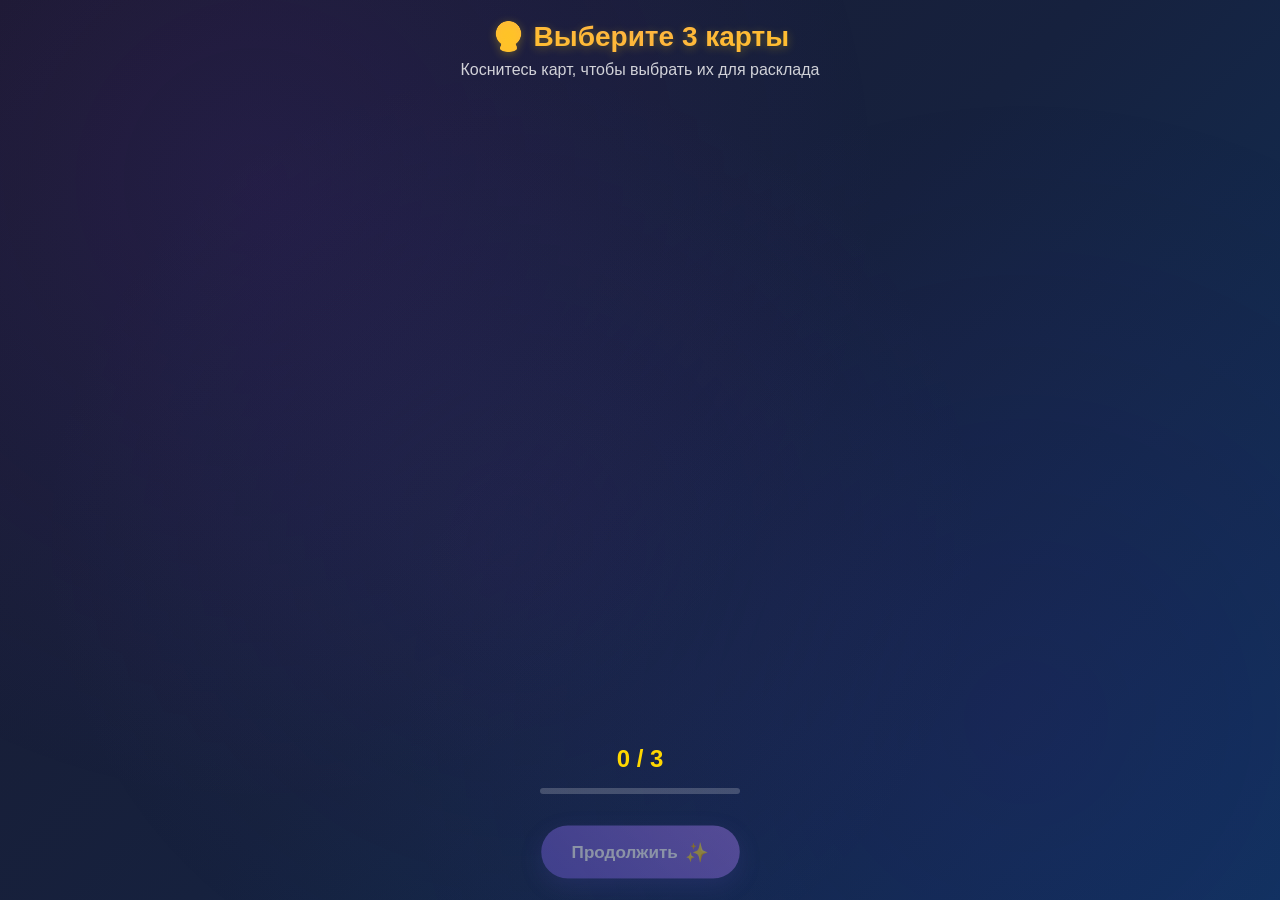
==== commit 23b208d9: "Add files via upload" ====
--- a/index.html
+++ b/index.html
@@ -2,57 +2,247 @@
 <html lang="ru">
 <head>
     <meta charset="UTF-8">
-    <meta name="viewport" content="width=device-width, initial-scale=1.0">
-    <title>Выберите 3 карты</title>
-    <link rel="stylesheet" href="static/css/style.css">
+    <meta name="viewport" content="width=device-width, initial-scale=1.0, user-scalable=no">
+    <title>Выбор карт Таро</title>
+    <link rel="stylesheet" href="static/style.css">
     <script src="https://telegram.org/js/telegram-web-app.js"></script>
 </head>
 <body>
     <div class="container">
-        <header>
+        <div class="header">
             <h1>🔮 Выберите 3 карты</h1>
-            <p>Коснитесь карт, чтобы выбрать их для расклада</p>
-        </header>
-        
-        <div class="cards-grid" id="cardsGrid">
-            <div class="card" data-card="the_fool">
-                <img src="static/cards/card_back.png" alt="Карта" class="card-image">
-            </div>
-            <div class="card" data-card="the_magician">
-                <img src="static/cards/card_back.png" alt="Карта" class="card-image">
-            </div>
-            <div class="card" data-card="the_high_priestess">
-                <img src="static/cards/card_back.png" alt="Карта" class="card-image">
-            </div>
-            <div class="card" data-card="the_empress">
-                <img src="static/cards/card_back.png" alt="Карта" class="card-image">
-            </div>
-            <div class="card" data-card="the_emperor">
-                <img src="static/cards/card_back.png" alt="Карта" class="card-image">
-            </div>
-            <div class="card" data-card="the_hierophant">
-                <img src="static/cards/card_back.png" alt="Карта" class="card-image">
-            </div>
-            <div class="card" data-card="the_lovers">
-                <img src="static/cards/card_back.png" alt="Карта" class="card-image">
-            </div>
-            <div class="card" data-card="the_chariot">
-                <img src="static/cards/card_back.png" alt="Карта" class="card-image">
-            </div>
-        </div>
-        
-        <div class="selected-cards" id="selectedCards" style="display: none;">
-            <h3>Выбранные карты:</h3>
-            <div class="selected-list" id="selectedList"></div>
-        </div>
-        
-        <div class="continue-section">
-            <button id="continueBtn" class="continue-btn" style="display: none;">
-                Продолжить
+            <p class="subtitle">Коснитесь карт, чтобы выбрать их для расклада</p>
+        </div>
+        
+        <div class="cards-container">
+            <div class="cards-grid" id="cardsGrid">
+                <!-- Карты будут добавлены через JavaScript -->
+            </div>
+        </div>
+        
+        <div class="selection-info" id="selectionInfo">
+            <div class="counter">
+                <span id="selectedCount">0</span> / 3
+            </div>
+            <div class="progress-bar">
+                <div class="progress-fill" id="progressFill"></div>
+            </div>
+        </div>
+        
+        <div class="action-area">
+            <button class="continue-btn" id="continueBtn" disabled>
+                <span class="btn-text">Продолжить</span>
+                <span class="btn-icon">✨</span>
             </button>
         </div>
+        
+        <!-- Модальное окно для показа выбранных карт -->
+        <div class="modal" id="revealModal" style="display: none;">
+            <div class="modal-content">
+                <h2>Ваши карты</h2>
+                <div class="selected-cards" id="selectedCardsDisplay">
+                    <!-- Выбранные карты будут показаны здесь -->
+                </div>
+                <button class="modal-btn" id="confirmBtn">Получить расклад</button>
+            </div>
+        </div>
     </div>
-    
-    <script src="static/js/app.js"></script>
+
+    <script>
+        const Telegram = window.Telegram.WebApp;
+        Telegram.ready();
+        Telegram.expand();
+
+        // Тестовые карты Таро
+        const allCards = [
+            { slug: 'the-fool', name: 'Дурак', image: 'the-fool.svg' },
+            { slug: 'the-magician', name: 'Маг', image: 'the-magician.svg' },
+            { slug: 'the-high-priestess', name: 'Верховная Жрица', image: 'the-high-priestess.svg' },
+            { slug: 'the-empress', name: 'Императрица', image: 'the-empress.svg' },
+            { slug: 'the-emperor', name: 'Император', image: 'the-emperor.svg' },
+            { slug: 'the-hierophant', name: 'Иерофант', image: 'the-hierophant.svg' },
+            { slug: 'the-lovers', name: 'Влюбленные', image: 'the-lovers.svg' },
+            { slug: 'the-chariot', name: 'Колесница', image: 'the-chariot.svg' },
+            { slug: 'strength', name: 'Сила', image: 'strength.svg' },
+            { slug: 'the-hermit', name: 'Отшельник', image: 'the-hermit.svg' }
+        ];
+
+        let selectedCards = [];
+        const maxCards = 3;
+
+        function initCards() {
+            const grid = document.getElementById('cardsGrid');
+            
+            // Выбираем 7 рандомных карт из всех 10
+            const shuffled = [...allCards].sort(() => 0.5 - Math.random());
+            const displayCards = shuffled.slice(0, 7);
+            
+            displayCards.forEach((card, index) => {
+                const cardElement = document.createElement('div');
+                cardElement.className = 'card';
+                cardElement.dataset.slug = card.slug;
+                cardElement.dataset.cardData = JSON.stringify(card);
+                
+                cardElement.innerHTML = `
+                    <div class="card-inner">
+                        <div class="card-back">
+                            <div class="card-back-design">
+                                <div class="mystical-pattern">
+                                    <div class="pattern-circle"></div>
+                                    <div class="pattern-lines"></div>
+                                    <div class="pattern-stars">✦</div>
+                                </div>
+                            </div>
+                        </div>
+                        <div class="card-front">
+                            <div class="card-image">
+                                <img src="static/cards/${card.image}" alt="${card.name}" onerror="this.style.backgroundImage='linear-gradient(45deg, #6a5acd, #9370db)'">
+                            </div>
+                            <div class="card-name">${card.name}</div>
+                        </div>
+                    </div>
+                    <div class="selection-indicator">
+                        <div class="selection-number">${index + 1}</div>
+                    </div>
+                `;
+                
+                cardElement.addEventListener('click', () => toggleCard(cardElement, card));
+                grid.appendChild(cardElement);
+                
+                // Добавляем небольшую задержку для анимации появления
+                setTimeout(() => {
+                    cardElement.classList.add('appear');
+                }, index * 100);
+            });
+        }
+
+        function toggleCard(cardElement, card) {
+            const isSelected = selectedCards.some(c => c.slug === card.slug);
+            
+            if (isSelected) {
+                // Убираем карту
+                selectedCards = selectedCards.filter(c => c.slug !== card.slug);
+                cardElement.classList.remove('selected');
+                
+                // Анимация снятия выделения
+                cardElement.style.transform = 'scale(0.95)';
+                setTimeout(() => {
+                    cardElement.style.transform = '';
+                }, 200);
+            } else {
+                // Добавляем карту, если не превышен лимит
+                if (selectedCards.length < maxCards) {
+                    selectedCards.push({ slug: card.slug, reversed: false });
+                    cardElement.classList.add('selected');
+                    
+                    // Анимация выбора
+                    cardElement.style.transform = 'scale(1.1)';
+                    setTimeout(() => {
+                        cardElement.style.transform = 'scale(1.05)';
+                    }, 200);
+                } else {
+                    // Анимация "нельзя выбрать"
+                    cardElement.style.transform = 'translateX(-10px)';
+                    setTimeout(() => {
+                        cardElement.style.transform = 'translateX(10px)';
+                        setTimeout(() => {
+                            cardElement.style.transform = '';
+                        }, 100);
+                    }, 100);
+                }
+            }
+            
+            updateUI();
+        }
+
+        function updateUI() {
+            const selectedCount = document.getElementById('selectedCount');
+            const continueBtn = document.getElementById('continueBtn');
+            const progressFill = document.getElementById('progressFill');
+            
+            selectedCount.textContent = selectedCards.length;
+            
+            // Обновляем прогресс-бар
+            const progress = (selectedCards.length / maxCards) * 100;
+            progressFill.style.width = progress + '%';
+            
+            if (selectedCards.length === maxCards) {
+                continueBtn.disabled = false;
+                continueBtn.classList.add('enabled');
+                
+                // Анимация готовности
+                continueBtn.style.transform = 'scale(1.05)';
+                setTimeout(() => {
+                    continueBtn.style.transform = '';
+                }, 300);
+            } else {
+                continueBtn.disabled = true;
+                continueBtn.classList.remove('enabled');
+            }
+        }
+
+        function showSelectedCards() {
+            const modal = document.getElementById('revealModal');
+            const selectedCardsDisplay = document.getElementById('selectedCardsDisplay');
+            
+            // Очищаем предыдущие карты
+            selectedCardsDisplay.innerHTML = '';
+            
+            // Показываем выбранные карты с анимацией переворота
+            selectedCards.forEach((selectedCard, index) => {
+                const cardData = JSON.parse(document.querySelector(`[data-slug="${selectedCard.slug}"]`).dataset.cardData);
+                
+                const cardElement = document.createElement('div');
+                cardElement.className = 'revealed-card';
+                cardElement.innerHTML = `
+                    <div class="card-inner flipping">
+                        <div class="card-back">
+                            <div class="card-back-design">
+                                <div class="mystical-pattern">
+                                    <div class="pattern-circle"></div>
+                                    <div class="pattern-lines"></div>
+                                    <div class="pattern-stars">✦</div>
+                                </div>
+                            </div>
+                        </div>
+                        <div class="card-front">
+                            <div class="card-image">
+                                <img src="static/cards/${cardData.image}" alt="${cardData.name}">
+                            </div>
+                            <div class="card-name">${cardData.name}</div>
+                        </div>
+                    </div>
+                `;
+                
+                selectedCardsDisplay.appendChild(cardElement);
+                
+                // Анимация переворота с задержкой
+                setTimeout(() => {
+                    cardElement.querySelector('.card-inner').classList.add('flipped');
+                }, index * 300 + 500);
+            });
+            
+            modal.style.display = 'flex';
+            setTimeout(() => {
+                modal.classList.add('show');
+            }, 10);
+        }
+
+        function sendData() {
+            if (selectedCards.length === maxCards) {
+                const data = {
+                    cards: selectedCards
+                };
+                
+                Telegram.sendData(JSON.stringify(data));
+                Telegram.close();
+            }
+        }
+
+        // Инициализация
+        document.addEventListener('DOMContentLoaded', initCards);
+        document.getElementById('continueBtn').addEventListener('click', showSelectedCards);
+        document.getElementById('confirmBtn').addEventListener('click', sendData);
+    </script>
 </body>
 </html>
--- a/static/style.css
+++ b/static/style.css
@@ -0,0 +1,583 @@
+/* Сброс стилей и базовые настройки */
+* {
+    margin: 0;
+    padding: 0;
+    box-sizing: border-box;
+}
+
+body {
+    font-family: -apple-system, BlinkMacSystemFont, 'Segoe UI', Roboto, 'Helvetica Neue', sans-serif;
+    background: linear-gradient(135deg, #1a1a2e 0%, #16213e 50%, #0f3460 100%);
+    min-height: 100vh;
+    color: white;
+    overflow-x: hidden;
+    position: relative;
+}
+
+/* Мистический фон */
+body::before {
+    content: '';
+    position: fixed;
+    top: 0;
+    left: 0;
+    width: 100%;
+    height: 100%;
+    background: 
+        radial-gradient(circle at 20% 20%, rgba(138, 43, 226, 0.1) 0%, transparent 50%),
+        radial-gradient(circle at 80% 80%, rgba(75, 0, 130, 0.1) 0%, transparent 50%),
+        radial-gradient(circle at 40% 60%, rgba(72, 61, 139, 0.1) 0%, transparent 50%);
+    pointer-events: none;
+    z-index: -1;
+}
+
+.container {
+    max-width: 100vw;
+    min-height: 100vh;
+    padding: 20px 16px;
+    display: flex;
+    flex-direction: column;
+    position: relative;
+}
+
+/* Заголовок */
+.header {
+    text-align: center;
+    margin-bottom: 30px;
+    animation: fadeInDown 0.8s ease-out;
+}
+
+.header h1 {
+    font-size: 28px;
+    font-weight: 700;
+    margin-bottom: 8px;
+    background: linear-gradient(45deg, #ffd700, #ffb347, #ffd700);
+    -webkit-background-clip: text;
+    -webkit-text-fill-color: transparent;
+    background-clip: text;
+    text-shadow: 0 2px 10px rgba(255, 215, 0, 0.3);
+}
+
+.subtitle {
+    font-size: 16px;
+    color: rgba(255, 255, 255, 0.8);
+    font-weight: 300;
+}
+
+/* Контейнер карт */
+.cards-container {
+    flex: 1;
+    display: flex;
+    align-items: center;
+    justify-content: center;
+    margin-bottom: 30px;
+}
+
+.cards-grid {
+    display: grid;
+    grid-template-columns: repeat(3, 1fr);
+    grid-template-rows: repeat(3, 1fr);
+    gap: 12px;
+    width: 100%;
+    max-width: 350px;
+    aspect-ratio: 1;
+    padding: 20px;
+}
+
+/* Позиционирование карт как на фото */
+.cards-grid .card:nth-child(1) { grid-column: 2; grid-row: 1; }
+.cards-grid .card:nth-child(2) { grid-column: 1; grid-row: 2; }
+.cards-grid .card:nth-child(3) { grid-column: 3; grid-row: 2; }
+.cards-grid .card:nth-child(4) { grid-column: 2; grid-row: 2; }
+.cards-grid .card:nth-child(5) { grid-column: 1; grid-row: 3; }
+.cards-grid .card:nth-child(6) { grid-column: 2; grid-row: 3; }
+.cards-grid .card:nth-child(7) { grid-column: 3; grid-row: 3; }
+
+/* Стили карт */
+.card {
+    aspect-ratio: 2/3;
+    position: relative;
+    cursor: pointer;
+    perspective: 1000px;
+    opacity: 0;
+    transform: translateY(20px);
+    transition: all 0.3s ease;
+}
+
+.card.appear {
+    opacity: 1;
+    transform: translateY(0);
+}
+
+.card-inner {
+    width: 100%;
+    height: 100%;
+    position: relative;
+    transform-style: preserve-3d;
+    transition: transform 0.6s ease;
+    border-radius: 12px;
+    box-shadow: 0 8px 25px rgba(0, 0, 0, 0.3);
+}
+
+.card-inner.flipped {
+    transform: rotateY(180deg);
+}
+
+.card-back,
+.card-front {
+    position: absolute;
+    width: 100%;
+    height: 100%;
+    backface-visibility: hidden;
+    border-radius: 12px;
+    overflow: hidden;
+}
+
+.card-front {
+    transform: rotateY(180deg);
+    background: linear-gradient(145deg, #f8f9fa, #e9ecef);
+}
+
+/* Дизайн обратной стороны карты */
+.card-back {
+    background: linear-gradient(145deg, #2d1b69, #1a0e3d);
+    border: 2px solid rgba(255, 215, 0, 0.3);
+    display: flex;
+    align-items: center;
+    justify-content: center;
+}
+
+.card-back-design {
+    width: 85%;
+    height: 85%;
+    position: relative;
+    display: flex;
+    align-items: center;
+    justify-content: center;
+}
+
+.mystical-pattern {
+    width: 100%;
+    height: 100%;
+    position: relative;
+    display: flex;
+    align-items: center;
+    justify-content: center;
+}
+
+.pattern-circle {
+    width: 60px;
+    height: 60px;
+    border: 2px solid rgba(255, 215, 0, 0.6);
+    border-radius: 50%;
+    position: absolute;
+    animation: rotate 10s linear infinite;
+}
+
+.pattern-circle::before {
+    content: '';
+    position: absolute;
+    top: 50%;
+    left: 50%;
+    width: 40px;
+    height: 40px;
+    border: 1px solid rgba(255, 215, 0, 0.4);
+    border-radius: 50%;
+    transform: translate(-50%, -50%);
+}
+
+.pattern-lines {
+    position: absolute;
+    width: 80px;
+    height: 80px;
+    background: 
+        linear-gradient(45deg, transparent 48%, rgba(255, 215, 0, 0.3) 49%, rgba(255, 215, 0, 0.3) 51%, transparent 52%),
+        linear-gradient(-45deg, transparent 48%, rgba(255, 215, 0, 0.3) 49%, rgba(255, 215, 0, 0.3) 51%, transparent 52%);
+    animation: rotate 15s linear infinite reverse;
+}
+
+.pattern-stars {
+    position: absolute;
+    font-size: 20px;
+    color: rgba(255, 215, 0, 0.8);
+    animation: pulse 2s ease-in-out infinite;
+}
+
+/* Лицевая сторона карты */
+.card-image {
+    width: 100%;
+    height: 75%;
+    overflow: hidden;
+    border-radius: 8px 8px 0 0;
+}
+
+.card-image img {
+    width: 100%;
+    height: 100%;
+    object-fit: cover;
+}
+
+.card-name {
+    height: 25%;
+    display: flex;
+    align-items: center;
+    justify-content: center;
+    font-size: 12px;
+    font-weight: 600;
+    color: #333;
+    text-align: center;
+    padding: 8px;
+    background: rgba(255, 255, 255, 0.9);
+    border-radius: 0 0 8px 8px;
+}
+
+/* Индикатор выбора */
+.selection-indicator {
+    position: absolute;
+    top: -8px;
+    right: -8px;
+    width: 24px;
+    height: 24px;
+    background: linear-gradient(45deg, #ff6b6b, #ee5a24);
+    border-radius: 50%;
+    display: flex;
+    align-items: center;
+    justify-content: center;
+    font-size: 12px;
+    font-weight: bold;
+    color: white;
+    opacity: 0;
+    transform: scale(0);
+    transition: all 0.3s ease;
+    z-index: 10;
+}
+
+.card.selected .selection-indicator {
+    opacity: 1;
+    transform: scale(1);
+}
+
+.card.selected {
+    transform: scale(1.05);
+}
+
+.card.selected .card-inner {
+    box-shadow: 0 0 20px rgba(255, 215, 0, 0.5);
+}
+
+/* Информация о выборе */
+.selection-info {
+    text-align: center;
+    margin-bottom: 30px;
+    animation: fadeInUp 0.8s ease-out 0.3s both;
+}
+
+.counter {
+    font-size: 24px;
+    font-weight: 700;
+    margin-bottom: 15px;
+    color: #ffd700;
+}
+
+.progress-bar {
+    width: 200px;
+    height: 6px;
+    background: rgba(255, 255, 255, 0.2);
+    border-radius: 3px;
+    margin: 0 auto;
+    overflow: hidden;
+}
+
+.progress-fill {
+    height: 100%;
+    background: linear-gradient(90deg, #ffd700, #ffb347);
+    border-radius: 3px;
+    width: 0%;
+    transition: width 0.5s ease;
+    box-shadow: 0 0 10px rgba(255, 215, 0, 0.5);
+}
+
+/* Кнопка продолжить */
+.action-area {
+    text-align: center;
+    animation: fadeInUp 0.8s ease-out 0.5s both;
+}
+
+.continue-btn {
+    background: linear-gradient(45deg, #6a5acd, #9370db);
+    color: white;
+    border: none;
+    padding: 16px 32px;
+    font-size: 18px;
+    font-weight: 600;
+    border-radius: 50px;
+    cursor: pointer;
+    transition: all 0.3s ease;
+    box-shadow: 0 8px 25px rgba(106, 90, 205, 0.3);
+    display: flex;
+    align-items: center;
+    justify-content: center;
+    gap: 8px;
+    margin: 0 auto;
+    opacity: 0.5;
+    transform: scale(0.95);
+}
+
+.continue-btn.enabled {
+    opacity: 1;
+    transform: scale(1);
+    background: linear-gradient(45deg, #ff6b6b, #ee5a24);
+    box-shadow: 0 8px 25px rgba(255, 107, 107, 0.4);
+}
+
+.continue-btn.enabled:active {
+    transform: scale(0.98);
+}
+
+.continue-btn:disabled {
+    cursor: not-allowed;
+}
+
+.btn-icon {
+    font-size: 20px;
+    animation: sparkle 2s ease-in-out infinite;
+}
+
+/* Модальное окно */
+.modal {
+    position: fixed;
+    top: 0;
+    left: 0;
+    width: 100%;
+    height: 100%;
+    background: rgba(0, 0, 0, 0.9);
+    display: flex;
+    align-items: center;
+    justify-content: center;
+    z-index: 1000;
+    opacity: 0;
+    transition: opacity 0.3s ease;
+}
+
+.modal.show {
+    opacity: 1;
+}
+
+.modal-content {
+    background: linear-gradient(145deg, #1a1a2e, #16213e);
+    border-radius: 20px;
+    padding: 30px 20px;
+    max-width: 90vw;
+    max-height: 90vh;
+    overflow-y: auto;
+    text-align: center;
+    border: 2px solid rgba(255, 215, 0, 0.3);
+}
+
+.modal-content h2 {
+    font-size: 24px;
+    margin-bottom: 30px;
+    color: #ffd700;
+}
+
+.selected-cards {
+    display: flex;
+    gap: 15px;
+    justify-content: center;
+    margin-bottom: 30px;
+    flex-wrap: wrap;
+}
+
+.revealed-card {
+    width: 80px;
+    aspect-ratio: 2/3;
+    perspective: 1000px;
+}
+
+.revealed-card .card-inner {
+    width: 100%;
+    height: 100%;
+    position: relative;
+    transform-style: preserve-3d;
+    transition: transform 0.8s ease;
+    border-radius: 8px;
+}
+
+.revealed-card .card-inner.flipped {
+    transform: rotateY(180deg);
+}
+
+.revealed-card .card-back,
+.revealed-card .card-front {
+    position: absolute;
+    width: 100%;
+    height: 100%;
+    backface-visibility: hidden;
+    border-radius: 8px;
+    overflow: hidden;
+}
+
+.revealed-card .card-front {
+    transform: rotateY(180deg);
+    background: white;
+}
+
+.revealed-card .card-image {
+    width: 100%;
+    height: 75%;
+}
+
+.revealed-card .card-image img {
+    width: 100%;
+    height: 100%;
+    object-fit: cover;
+}
+
+.revealed-card .card-name {
+    height: 25%;
+    display: flex;
+    align-items: center;
+    justify-content: center;
+    font-size: 10px;
+    font-weight: 600;
+    color: #333;
+    text-align: center;
+    padding: 4px;
+    background: rgba(255, 255, 255, 0.9);
+}
+
+.modal-btn {
+    background: linear-gradient(45deg, #ff6b6b, #ee5a24);
+    color: white;
+    border: none;
+    padding: 15px 30px;
+    font-size: 16px;
+    font-weight: 600;
+    border-radius: 25px;
+    cursor: pointer;
+    transition: all 0.3s ease;
+    box-shadow: 0 8px 25px rgba(255, 107, 107, 0.4);
+}
+
+.modal-btn:active {
+    transform: scale(0.98);
+}
+
+/* Анимации */
+@keyframes fadeInDown {
+    from {
+        opacity: 0;
+        transform: translateY(-30px);
+    }
+    to {
+        opacity: 1;
+        transform: translateY(0);
+    }
+}
+
+@keyframes fadeInUp {
+    from {
+        opacity: 0;
+        transform: translateY(30px);
+    }
+    to {
+        opacity: 1;
+        transform: translateY(0);
+    }
+}
+
+@keyframes rotate {
+    from { transform: rotate(0deg); }
+    to { transform: rotate(360deg); }
+}
+
+@keyframes pulse {
+    0%, 100% { 
+        opacity: 0.6; 
+        transform: scale(1);
+    }
+    50% { 
+        opacity: 1; 
+        transform: scale(1.1);
+    }
+}
+
+@keyframes sparkle {
+    0%, 100% { 
+        opacity: 0.7; 
+        transform: rotate(0deg) scale(1);
+    }
+    50% { 
+        opacity: 1; 
+        transform: rotate(180deg) scale(1.2);
+    }
+}
+
+/* Адаптивность для маленьких экранов */
+@media (max-width: 400px) {
+    .container {
+        padding: 15px 12px;
+    }
+    
+    .header h1 {
+        font-size: 24px;
+    }
+    
+    .subtitle {
+        font-size: 14px;
+    }
+    
+    .cards-grid {
+        max-width: 300px;
+        gap: 8px;
+        padding: 15px;
+    }
+    
+    .counter {
+        font-size: 20px;
+    }
+    
+    .continue-btn {
+        padding: 14px 28px;
+        font-size: 16px;
+    }
+    
+    .modal-content {
+        padding: 20px 15px;
+    }
+    
+    .revealed-card {
+        width: 70px;
+    }
+}
+
+/* Адаптивность для очень маленьких экранов */
+@media (max-width: 350px) {
+    .cards-grid {
+        max-width: 280px;
+        gap: 6px;
+        padding: 10px;
+    }
+    
+    .revealed-card {
+        width: 60px;
+    }
+    
+    .selected-cards {
+        gap: 10px;
+    }
+}
+
+/* Улучшения для touch устройств */
+@media (hover: none) and (pointer: coarse) {
+    .card {
+        transition: transform 0.2s ease;
+    }
+    
+    .card:active {
+        transform: scale(0.98);
+    }
+    
+    .continue-btn:active {
+        transform: scale(0.95);
+    }
+}
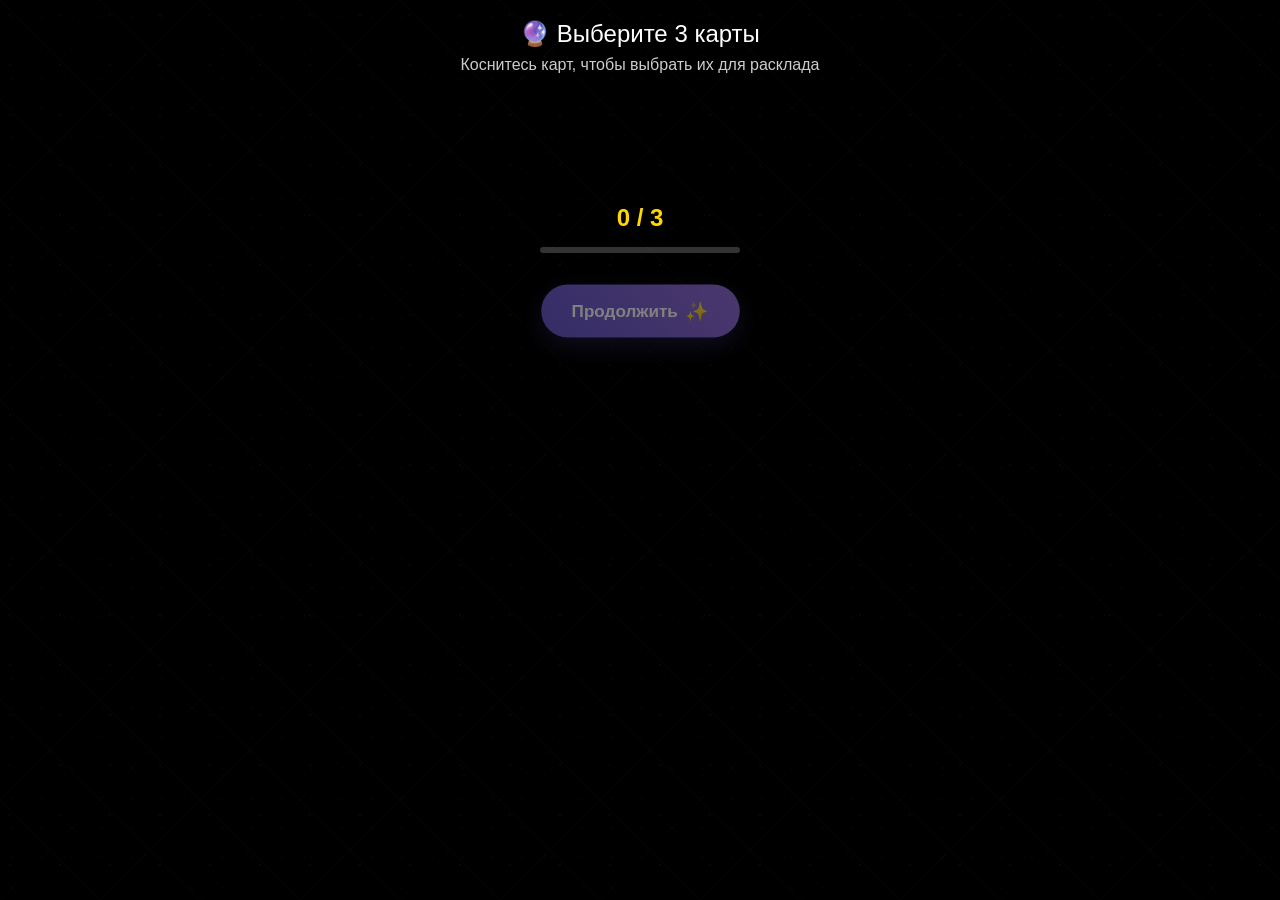
==== commit 9a742f87: "Add files via upload" ====
--- a/index.html
+++ b/index.html
@@ -53,8 +53,9 @@
         Telegram.ready();
         Telegram.expand();
 
-        // Тестовые карты Таро
+        // Все 78 карт Таро
         const allCards = [
+            // Старшие арканы (22 карты)
             { slug: 'the-fool', name: 'Дурак', image: 'the-fool.svg' },
             { slug: 'the-magician', name: 'Маг', image: 'the-magician.svg' },
             { slug: 'the-high-priestess', name: 'Верховная Жрица', image: 'the-high-priestess.svg' },
@@ -64,7 +65,83 @@
             { slug: 'the-lovers', name: 'Влюбленные', image: 'the-lovers.svg' },
             { slug: 'the-chariot', name: 'Колесница', image: 'the-chariot.svg' },
             { slug: 'strength', name: 'Сила', image: 'strength.svg' },
-            { slug: 'the-hermit', name: 'Отшельник', image: 'the-hermit.svg' }
+            { slug: 'the-hermit', name: 'Отшельник', image: 'the-hermit.svg' },
+            { slug: 'wheel-of-fortune', name: 'Колесо Фортуны', image: 'wheel-of-fortune.svg' },
+            { slug: 'justice', name: 'Справедливость', image: 'justice.svg' },
+            { slug: 'the-hanged-man', name: 'Повешенный', image: 'the-hanged-man.svg' },
+            { slug: 'death', name: 'Смерть', image: 'death.svg' },
+            { slug: 'temperance', name: 'Умеренность', image: 'temperance.svg' },
+            { slug: 'the-devil', name: 'Дьявол', image: 'the-devil.svg' },
+            { slug: 'the-tower', name: 'Башня', image: 'the-tower.svg' },
+            { slug: 'the-star', name: 'Звезда', image: 'the-star.svg' },
+            { slug: 'the-moon', name: 'Луна', image: 'the-moon.svg' },
+            { slug: 'the-sun', name: 'Солнце', image: 'the-sun.svg' },
+            { slug: 'judgement', name: 'Суд', image: 'judgement.svg' },
+            { slug: 'the-world', name: 'Мир', image: 'the-world.svg' },
+            
+            // Жезлы (14 карт)
+            { slug: 'ace-of-wands', name: 'Туз Жезлов', image: 'ace-of-wands.svg' },
+            { slug: 'two-of-wands', name: 'Двойка Жезлов', image: 'two-of-wands.svg' },
+            { slug: 'three-of-wands', name: 'Тройка Жезлов', image: 'three-of-wands.svg' },
+            { slug: 'four-of-wands', name: 'Четверка Жезлов', image: 'four-of-wands.svg' },
+            { slug: 'five-of-wands', name: 'Пятерка Жезлов', image: 'five-of-wands.svg' },
+            { slug: 'six-of-wands', name: 'Шестерка Жезлов', image: 'six-of-wands.svg' },
+            { slug: 'seven-of-wands', name: 'Семерка Жезлов', image: 'seven-of-wands.svg' },
+            { slug: 'eight-of-wands', name: 'Восьмерка Жезлов', image: 'eight-of-wands.svg' },
+            { slug: 'nine-of-wands', name: 'Девятка Жезлов', image: 'nine-of-wands.svg' },
+            { slug: 'ten-of-wands', name: 'Десятка Жезлов', image: 'ten-of-wands.svg' },
+            { slug: 'page-of-wands', name: 'Паж Жезлов', image: 'page-of-wands.svg' },
+            { slug: 'knight-of-wands', name: 'Рыцарь Жезлов', image: 'knight-of-wands.svg' },
+            { slug: 'queen-of-wands', name: 'Королева Жезлов', image: 'queen-of-wands.svg' },
+            { slug: 'king-of-wands', name: 'Король Жезлов', image: 'king-of-wands.svg' },
+            
+            // Кубки (14 карт)
+            { slug: 'ace-of-cups', name: 'Туз Кубков', image: 'ace-of-cups.svg' },
+            { slug: 'two-of-cups', name: 'Двойка Кубков', image: 'two-of-cups.svg' },
+            { slug: 'three-of-cups', name: 'Тройка Кубков', image: 'three-of-cups.svg' },
+            { slug: 'four-of-cups', name: 'Четверка Кубков', image: 'four-of-cups.svg' },
+            { slug: 'five-of-cups', name: 'Пятерка Кубков', image: 'five-of-cups.svg' },
+            { slug: 'six-of-cups', name: 'Шестерка Кубков', image: 'six-of-cups.svg' },
+            { slug: 'seven-of-cups', name: 'Семерка Кубков', image: 'seven-of-cups.svg' },
+            { slug: 'eight-of-cups', name: 'Восьмерка Кубков', image: 'eight-of-cups.svg' },
+            { slug: 'nine-of-cups', name: 'Девятка Кубков', image: 'nine-of-cups.svg' },
+            { slug: 'ten-of-cups', name: 'Десятка Кубков', image: 'ten-of-cups.svg' },
+            { slug: 'page-of-cups', name: 'Паж Кубков', image: 'page-of-cups.svg' },
+            { slug: 'knight-of-cups', name: 'Рыцарь Кубков', image: 'knight-of-cups.svg' },
+            { slug: 'queen-of-cups', name: 'Королева Кубков', image: 'queen-of-cups.svg' },
+            { slug: 'king-of-cups', name: 'Король Кубков', image: 'king-of-cups.svg' },
+            
+            // Мечи (14 карт)
+            { slug: 'ace-of-swords', name: 'Туз Мечей', image: 'ace-of-swords.svg' },
+            { slug: 'two-of-swords', name: 'Двойка Мечей', image: 'two-of-swords.svg' },
+            { slug: 'three-of-swords', name: 'Тройка Мечей', image: 'three-of-swords.svg' },
+            { slug: 'four-of-swords', name: 'Четверка Мечей', image: 'four-of-swords.svg' },
+            { slug: 'five-of-swords', name: 'Пятерка Мечей', image: 'five-of-swords.svg' },
+            { slug: 'six-of-swords', name: 'Шестерка Мечей', image: 'six-of-swords.svg' },
+            { slug: 'seven-of-swords', name: 'Семерка Мечей', image: 'seven-of-swords.svg' },
+            { slug: 'eight-of-swords', name: 'Восьмерка Мечей', image: 'eight-of-swords.svg' },
+            { slug: 'nine-of-swords', name: 'Девятка Мечей', image: 'nine-of-swords.svg' },
+            { slug: 'ten-of-swords', name: 'Десятка Мечей', image: 'ten-of-swords.svg' },
+            { slug: 'page-of-swords', name: 'Паж Мечей', image: 'page-of-swords.svg' },
+            { slug: 'knight-of-swords', name: 'Рыцарь Мечей', image: 'knight-of-swords.svg' },
+            { slug: 'queen-of-swords', name: 'Королева Мечей', image: 'queen-of-swords.svg' },
+            { slug: 'king-of-swords', name: 'Король Мечей', image: 'king-of-swords.svg' },
+            
+            // Пентакли (14 карт)
+            { slug: 'ace-of-pentacles', name: 'Туз Пентаклей', image: 'ace-of-pentacles.svg' },
+            { slug: 'two-of-pentacles', name: 'Двойка Пентаклей', image: 'two-of-pentacles.svg' },
+            { slug: 'three-of-pentacles', name: 'Тройка Пентаклей', image: 'three-of-pentacles.svg' },
+            { slug: 'four-of-pentacles', name: 'Четверка Пентаклей', image: 'four-of-pentacles.svg' },
+            { slug: 'five-of-pentacles', name: 'Пятерка Пентаклей', image: 'five-of-pentacles.svg' },
+            { slug: 'six-of-pentacles', name: 'Шестерка Пентаклей', image: 'six-of-pentacles.svg' },
+            { slug: 'seven-of-pentacles', name: 'Семерка Пентаклей', image: 'seven-of-pentacles.svg' },
+            { slug: 'eight-of-pentacles', name: 'Восьмерка Пентаклей', image: 'eight-of-pentacles.svg' },
+            { slug: 'nine-of-pentacles', name: 'Девятка Пентаклей', image: 'nine-of-pentacles.svg' },
+            { slug: 'ten-of-pentacles', name: 'Десятка Пентаклей', image: 'ten-of-pentacles.svg' },
+            { slug: 'page-of-pentacles', name: 'Паж Пентаклей', image: 'page-of-pentacles.svg' },
+            { slug: 'knight-of-pentacles', name: 'Рыцарь Пентаклей', image: 'knight-of-pentacles.svg' },
+            { slug: 'queen-of-pentacles', name: 'Королева Пентаклей', image: 'queen-of-pentacles.svg' },
+            { slug: 'king-of-pentacles', name: 'Король Пентаклей', image: 'king-of-pentacles.svg' }
         ];
 
         let selectedCards = [];
@@ -73,9 +150,17 @@
         function initCards() {
             const grid = document.getElementById('cardsGrid');
             
-            // Выбираем 7 рандомных карт из всех 10
+            // Выбираем 7 рандомных карт из всех 78
             const shuffled = [...allCards].sort(() => 0.5 - Math.random());
             const displayCards = shuffled.slice(0, 7);
+            
+            // Создаем верхний ряд (3 карты)
+            const topRow = document.createElement('div');
+            topRow.className = 'cards-row top-row';
+            
+            // Создаем нижний ряд (4 карты)
+            const bottomRow = document.createElement('div');
+            bottomRow.className = 'cards-row bottom-row';
             
             displayCards.forEach((card, index) => {
                 const cardElement = document.createElement('div');
@@ -107,13 +192,23 @@
                 `;
                 
                 cardElement.addEventListener('click', () => toggleCard(cardElement, card));
-                grid.appendChild(cardElement);
+                
+                // Первые 3 карты в верхний ряд, остальные 4 в нижний
+                if (index < 3) {
+                    topRow.appendChild(cardElement);
+                } else {
+                    bottomRow.appendChild(cardElement);
+                }
                 
                 // Добавляем небольшую задержку для анимации появления
                 setTimeout(() => {
                     cardElement.classList.add('appear');
                 }, index * 100);
             });
+            
+            // Добавляем ряды в контейнер
+            grid.appendChild(topRow);
+            grid.appendChild(bottomRow);
         }
 
         function toggleCard(cardElement, card) {
--- a/static/style.css
+++ b/static/style.css
@@ -7,14 +7,14 @@
 
 body {
     font-family: -apple-system, BlinkMacSystemFont, 'Segoe UI', Roboto, 'Helvetica Neue', sans-serif;
-    background: linear-gradient(135deg, #1a1a2e 0%, #16213e 50%, #0f3460 100%);
+    background: #000000;
     min-height: 100vh;
     color: white;
     overflow-x: hidden;
     position: relative;
 }
 
-/* Мистический фон */
+/* Мистический фон как на образце */
 body::before {
     content: '';
     position: fixed;
@@ -22,10 +22,13 @@
     left: 0;
     width: 100%;
     height: 100%;
-    background: 
-        radial-gradient(circle at 20% 20%, rgba(138, 43, 226, 0.1) 0%, transparent 50%),
-        radial-gradient(circle at 80% 80%, rgba(75, 0, 130, 0.1) 0%, transparent 50%),
-        radial-gradient(circle at 40% 60%, rgba(72, 61, 139, 0.1) 0%, transparent 50%);
+    background-image: 
+        radial-gradient(circle at 20% 30%, rgba(255, 255, 255, 0.03) 1px, transparent 1px),
+        radial-gradient(circle at 80% 70%, rgba(255, 255, 255, 0.03) 1px, transparent 1px),
+        radial-gradient(circle at 40% 60%, rgba(255, 255, 255, 0.02) 1px, transparent 1px),
+        linear-gradient(45deg, transparent 49%, rgba(255, 255, 255, 0.01) 50%, transparent 51%),
+        linear-gradient(-45deg, transparent 49%, rgba(255, 255, 255, 0.01) 50%, transparent 51%);
+    background-size: 50px 50px, 80px 80px, 30px 30px, 100px 100px, 100px 100px;
     pointer-events: none;
     z-index: -1;
 }
@@ -47,14 +50,11 @@
 }
 
 .header h1 {
-    font-size: 28px;
-    font-weight: 700;
+    font-size: 24px;
+    font-weight: 400;
     margin-bottom: 8px;
-    background: linear-gradient(45deg, #ffd700, #ffb347, #ffd700);
-    -webkit-background-clip: text;
-    -webkit-text-fill-color: transparent;
-    background-clip: text;
-    text-shadow: 0 2px 10px rgba(255, 215, 0, 0.3);
+    color: white;
+    text-align: center;
 }
 
 .subtitle {
@@ -65,36 +65,44 @@
 
 /* Контейнер карт */
 .cards-container {
-    flex: 1;
-    display: flex;
-    align-items: center;
-    justify-content: center;
-    margin-bottom: 30px;
+    flex: 0 0 auto;
+    display: flex;
+    align-items: flex-start;
+    justify-content: center;
+    margin-bottom: 40px;
+    padding-top: 20px;
 }
 
 .cards-grid {
-    display: grid;
-    grid-template-columns: repeat(3, 1fr);
-    grid-template-rows: repeat(3, 1fr);
-    gap: 12px;
-    width: 100%;
-    max-width: 350px;
-    aspect-ratio: 1;
+    display: flex;
+    flex-direction: column;
+    align-items: center;
+    gap: 20px;
+    width: 100%;
+    max-width: 380px;
     padding: 20px;
-}
-
-/* Позиционирование карт как на фото */
-.cards-grid .card:nth-child(1) { grid-column: 2; grid-row: 1; }
-.cards-grid .card:nth-child(2) { grid-column: 1; grid-row: 2; }
-.cards-grid .card:nth-child(3) { grid-column: 3; grid-row: 2; }
-.cards-grid .card:nth-child(4) { grid-column: 2; grid-row: 2; }
-.cards-grid .card:nth-child(5) { grid-column: 1; grid-row: 3; }
-.cards-grid .card:nth-child(6) { grid-column: 2; grid-row: 3; }
-.cards-grid .card:nth-child(7) { grid-column: 3; grid-row: 3; }
+    margin: 0 auto;
+}
+
+.cards-row {
+    display: flex;
+    justify-content: center;
+    gap: 15px;
+}
+
+.cards-row.top-row {
+    /* 3 карты в верхнем ряду */
+}
+
+.cards-row.bottom-row {
+    /* 4 карты в нижнем ряду */
+}
 
 /* Стили карт */
 .card {
     aspect-ratio: 2/3;
+    width: 85px;
+    height: 128px;
     position: relative;
     cursor: pointer;
     perspective: 1000px;
@@ -137,22 +145,30 @@
     background: linear-gradient(145deg, #f8f9fa, #e9ecef);
 }
 
-/* Дизайн обратной стороны карты */
+/* Дизайн обратной стороны карты как на образце */
 .card-back {
-    background: linear-gradient(145deg, #2d1b69, #1a0e3d);
-    border: 2px solid rgba(255, 215, 0, 0.3);
-    display: flex;
-    align-items: center;
-    justify-content: center;
+    background: linear-gradient(145deg, #f5f3e8, #e8e4d6);
+    border: 2px solid #d4c5a0;
+    display: flex;
+    align-items: center;
+    justify-content: center;
+    box-shadow: inset 0 2px 4px rgba(0,0,0,0.1);
 }
 
 .card-back-design {
-    width: 85%;
-    height: 85%;
+    width: 90%;
+    height: 90%;
     position: relative;
     display: flex;
     align-items: center;
     justify-content: center;
+    background: 
+        radial-gradient(circle at center, transparent 30%, rgba(139, 119, 83, 0.1) 31%, rgba(139, 119, 83, 0.1) 32%, transparent 33%),
+        linear-gradient(0deg, transparent 48%, rgba(139, 119, 83, 0.2) 49%, rgba(139, 119, 83, 0.2) 51%, transparent 52%),
+        linear-gradient(90deg, transparent 48%, rgba(139, 119, 83, 0.2) 49%, rgba(139, 119, 83, 0.2) 51%, transparent 52%),
+        linear-gradient(45deg, transparent 48%, rgba(139, 119, 83, 0.1) 49%, rgba(139, 119, 83, 0.1) 51%, transparent 52%),
+        linear-gradient(-45deg, transparent 48%, rgba(139, 119, 83, 0.1) 49%, rgba(139, 119, 83, 0.1) 51%, transparent 52%);
+    background-size: 40px 40px, 20px 20px, 20px 20px, 30px 30px, 30px 30px;
 }
 
 .mystical-pattern {
@@ -162,15 +178,20 @@
     display: flex;
     align-items: center;
     justify-content: center;
+    background-image: 
+        radial-gradient(circle at 50% 20%, rgba(139, 119, 83, 0.3) 2px, transparent 2px),
+        radial-gradient(circle at 50% 80%, rgba(139, 119, 83, 0.3) 2px, transparent 2px),
+        radial-gradient(circle at 20% 50%, rgba(139, 119, 83, 0.3) 1px, transparent 1px),
+        radial-gradient(circle at 80% 50%, rgba(139, 119, 83, 0.3) 1px, transparent 1px);
+    background-size: 60px 60px;
 }
 
 .pattern-circle {
-    width: 60px;
-    height: 60px;
-    border: 2px solid rgba(255, 215, 0, 0.6);
+    width: 50px;
+    height: 50px;
+    border: 1px solid rgba(139, 119, 83, 0.4);
     border-radius: 50%;
     position: absolute;
-    animation: rotate 10s linear infinite;
 }
 
 .pattern-circle::before {
@@ -178,28 +199,26 @@
     position: absolute;
     top: 50%;
     left: 50%;
-    width: 40px;
-    height: 40px;
-    border: 1px solid rgba(255, 215, 0, 0.4);
+    width: 30px;
+    height: 30px;
+    border: 1px solid rgba(139, 119, 83, 0.3);
     border-radius: 50%;
     transform: translate(-50%, -50%);
 }
 
 .pattern-lines {
     position: absolute;
-    width: 80px;
-    height: 80px;
+    width: 70px;
+    height: 70px;
     background: 
-        linear-gradient(45deg, transparent 48%, rgba(255, 215, 0, 0.3) 49%, rgba(255, 215, 0, 0.3) 51%, transparent 52%),
-        linear-gradient(-45deg, transparent 48%, rgba(255, 215, 0, 0.3) 49%, rgba(255, 215, 0, 0.3) 51%, transparent 52%);
-    animation: rotate 15s linear infinite reverse;
+        linear-gradient(45deg, transparent 48%, rgba(139, 119, 83, 0.2) 49%, rgba(139, 119, 83, 0.2) 51%, transparent 52%),
+        linear-gradient(-45deg, transparent 48%, rgba(139, 119, 83, 0.2) 49%, rgba(139, 119, 83, 0.2) 51%, transparent 52%);
 }
 
 .pattern-stars {
     position: absolute;
-    font-size: 20px;
-    color: rgba(255, 215, 0, 0.8);
-    animation: pulse 2s ease-in-out infinite;
+    font-size: 16px;
+    color: rgba(139, 119, 83, 0.6);
 }
 
 /* Лицевая сторона карты */
@@ -515,11 +534,15 @@
 /* Адаптивность для маленьких экранов */
 @media (max-width: 400px) {
     .container {
-        padding: 15px 12px;
+        padding: 10px 8px;
+    }
+    
+    .header {
+        margin-bottom: 20px;
     }
     
     .header h1 {
-        font-size: 24px;
+        font-size: 22px;
     }
     
     .subtitle {
@@ -527,9 +550,14 @@
     }
     
     .cards-grid {
-        max-width: 300px;
-        gap: 8px;
-        padding: 15px;
+        gap: 12px;
+        padding: 15px 10px;
+        max-width: 350px;
+    }
+    
+    .card {
+        width: 75px;
+        height: 113px;
     }
     
     .counter {
@@ -553,9 +581,14 @@
 /* Адаптивность для очень маленьких экранов */
 @media (max-width: 350px) {
     .cards-grid {
-        max-width: 280px;
-        gap: 6px;
-        padding: 10px;
+        gap: 10px;
+        padding: 12px 8px;
+        max-width: 320px;
+    }
+    
+    .card {
+        width: 70px;
+        height: 105px;
     }
     
     .revealed-card {
